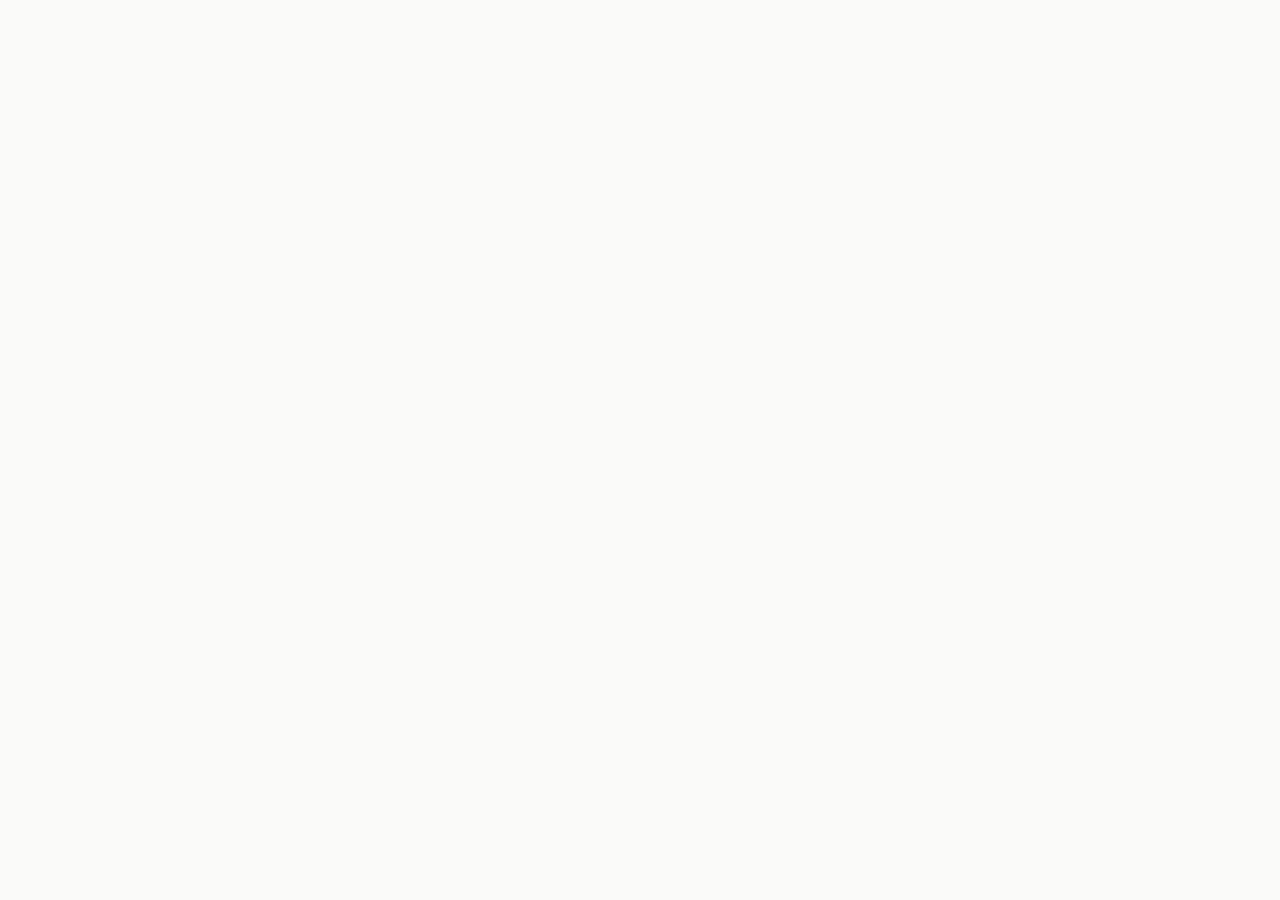
==== diseases/index.html @ 5ff7757d "Add Year 9 landing hub and three interactive topics Add a year-level hub linking to four topics. Pre" ====
<!DOCTYPE html>
<html lang="en">
<head>
<meta charset="UTF-8">
<meta name="viewport" content="width=device-width, initial-scale=1.0">
<title>Year 9 Diseases — Interactive Learning</title>
<link rel="preconnect" href="https://fonts.googleapis.com">
<link rel="preconnect" href="https://fonts.gstatic.com" crossorigin>
<link href="https://fonts.googleapis.com/css2?family=Inter:wght@400;500;600;700&family=JetBrains+Mono:wght@400;500&display=swap" rel="stylesheet">
<link rel="stylesheet" href="styles.css">
</head>
<body>
  <div id="root"></div>

  <script src="https://unpkg.com/react@18.3.1/umd/react.development.js" integrity="sha384-hD6/rw4ppMLGNu3tX5cjIb+uRZ7UkRJ6BPkLpg4hAu/6onKUg4lLsHAs9EBPT82L" crossorigin="anonymous"></script>
  <script src="https://unpkg.com/react-dom@18.3.1/umd/react-dom.development.js" integrity="sha384-u6aeetuaXnQ38mYT8rp6sbXaQe3NL9t+IBXmnYxwkUI2Hw4bsp2Wvmx4yRQF1uAm" crossorigin="anonymous"></script>
  <script src="https://unpkg.com/@babel/standalone@7.29.0/babel.min.js" integrity="sha384-m08KidiNqLdpJqLq95G/LEi8Qvjl/xUYll3QILypMoQ65QorJ9Lvtp2RXYGBFj1y" crossorigin="anonymous"></script>

  <script type="text/babel" src="src/shared.jsx"></script>
  <script type="text/babel" src="src/glossary.jsx"></script>
  <script type="text/babel" src="src/interactives/feedback-loop.jsx"></script>
  <script type="text/babel" src="src/interactives/reaction-timer.jsx"></script>
  <script type="text/babel" src="src/interactives/pathogen-sorter.jsx"></script>
  <script type="text/babel" src="src/interactives/epidemic-curves.jsx"></script>
  <script type="text/babel" src="src/interactives/spread-sim.jsx"></script>
  <script type="text/babel" src="src/interactives/chain-infection.jsx"></script>
  <script type="text/babel" src="src/interactives/three-lines.jsx"></script>
  <script type="text/babel" src="src/interactives/vaccine-response.jsx"></script>
  <script type="text/babel" src="src/interactives/herd-immunity.jsx"></script>
  <script type="text/babel" src="src/interactives/bush-medicine-map.jsx"></script>
  <script type="text/babel" src="src/interactives/innovations-explorer.jsx"></script>

  <script type="text/babel" src="src/home.jsx"></script>
  <script type="text/babel" src="src/topic-2-1.jsx"></script>
  <script type="text/babel" src="src/topic-2-2.jsx"></script>
  <script type="text/babel" src="src/topic-2-3.jsx"></script>
  <script type="text/babel" src="src/topic-2-4.jsx"></script>

  <script type="text/babel" src="src/app.jsx"></script>
</body>
</html>
---- diseases/styles.css ----
/* Year 9 Diseases — shared styles */
:root {
  --bg: #fafaf9;
  --bg-elev: #ffffff;
  --bg-sunken: #f4f3ef;
  --ink: #1c1917;
  --ink-soft: #44403c;
  --ink-muted: #78716c;
  --ink-faint: #a8a29e;
  --border: #e7e5e0;
  --border-strong: #d6d3cc;

  /* Sub-topic accents */
  --emerald: #059669;
  --emerald-soft: #ecfdf5;
  --emerald-ink: #064e3b;
  --orange: #ea580c;
  --orange-soft: #fff7ed;
  --orange-ink: #7c2d12;
  --blue: #0369a1;
  --blue-soft: #f0f9ff;
  --blue-ink: #0c4a6e;
  --violet: #7c3aed;
  --violet-soft: #f5f3ff;
  --violet-ink: #4c1d95;

  --accent: var(--emerald);
  --accent-soft: var(--emerald-soft);
  --accent-ink: var(--emerald-ink);

  --radius-sm: 8px;
  --radius: 14px;
  --radius-lg: 20px;
  --radius-xl: 28px;

  --shadow-sm: 0 1px 2px rgba(28, 25, 23, 0.04), 0 1px 1px rgba(28, 25, 23, 0.02);
  --shadow: 0 4px 14px rgba(28, 25, 23, 0.06), 0 1px 3px rgba(28, 25, 23, 0.04);
  --shadow-lg: 0 16px 40px rgba(28, 25, 23, 0.08), 0 4px 10px rgba(28, 25, 23, 0.04);

  --font-ui: "Inter", system-ui, -apple-system, "Segoe UI", sans-serif;
  --font-mono: "JetBrains Mono", ui-monospace, "SF Mono", Menlo, monospace;

  --size: 16px;
}

[data-size="sm"] { --size: 15px; }
[data-size="md"] { --size: 16px; }
[data-size="lg"] { --size: 18px; }

.app.accent-emerald { --accent: var(--emerald); --accent-soft: var(--emerald-soft); --accent-ink: var(--emerald-ink); }
.app.accent-orange  { --accent: var(--orange);  --accent-soft: var(--orange-soft);  --accent-ink: var(--orange-ink); }
.app.accent-blue    { --accent: var(--blue);    --accent-soft: var(--blue-soft);    --accent-ink: var(--blue-ink); }
.app.accent-violet  { --accent: var(--violet);  --accent-soft: var(--violet-soft);  --accent-ink: var(--violet-ink); }

[data-theme="dark"] {
  --bg: #0f0e0c;
  --bg-elev: #1c1a17;
  --bg-sunken: #151310;
  --ink: #f5f4f1;
  --ink-soft: #d6d3cc;
  --ink-muted: #a8a29e;
  --ink-faint: #78716c;
  --border: #2a2623;
  --border-strong: #3a3530;
  --emerald-soft: #052e24;
  --orange-soft: #2c1509;
  --blue-soft: #08212f;
  --violet-soft: #1e1342;
  --shadow-sm: 0 1px 2px rgba(0,0,0,0.3);
  --shadow: 0 4px 14px rgba(0,0,0,0.4);
  --shadow-lg: 0 16px 40px rgba(0,0,0,0.5);
}

* { box-sizing: border-box; }

html, body { height: 100%; }
html { font-size: var(--size); }
body {
  margin: 0;
  font-family: var(--font-ui);
  color: var(--ink);
  background: var(--bg);
  line-height: 1.6;
  -webkit-font-smoothing: antialiased;
  text-rendering: optimizeLegibility;
  overflow: hidden;
}

#root { height: 100%; }

h1, h2, h3, h4 {
  color: var(--ink);
  letter-spacing: -0.015em;
  line-height: 1.25;
  margin: 0 0 0.5em;
  text-wrap: balance;
}
h1 { font-size: 2.5rem; font-weight: 700; letter-spacing: -0.03em; }
h2 { font-size: 1.6rem; font-weight: 650; }
h3 { font-size: 1.2rem; font-weight: 600; }
h4 { font-size: 1rem; font-weight: 600; }
p { margin: 0 0 1em; text-wrap: pretty; }
p:last-child { margin-bottom: 0; }
ul, ol { padding-left: 1.4em; margin: 0 0 1em; }
li { margin-bottom: 0.35em; color: var(--ink-soft); }
li::marker { color: var(--ink-faint); }
em { color: var(--ink-soft); }
a { color: var(--accent); text-decoration: none; }
a:hover { text-decoration: underline; }

/* ——— Top-level layout ——— */
.app {
  display: grid;
  grid-template-rows: auto 1fr;
  height: 100%;
}

.topbar {
  position: relative;
  display: grid;
  grid-template-columns: auto 1fr auto;
  align-items: center;
  gap: 24px;
  padding: 14px 28px;
  background: color-mix(in srgb, var(--bg) 92%, transparent);
  backdrop-filter: blur(14px);
  -webkit-backdrop-filter: blur(14px);
  border-bottom: 1px solid var(--border);
  z-index: 10;
}
.brand { display: flex; align-items: center; gap: 12px; min-width: 0; }
.brand-mark {
  width: 36px; height: 36px;
  border-radius: 10px;
  background: linear-gradient(135deg, var(--emerald), var(--orange) 50%, var(--blue));
  display: grid; place-items: center;
  color: white;
  border: none;
  cursor: pointer;
  box-shadow: var(--shadow-sm);
}
.brand-text { min-width: 0; }
.brand-title { font-size: 15px; font-weight: 650; letter-spacing: -0.01em; }
.brand-sub { font-size: 11px; color: var(--ink-muted); margin-top: -2px; }

.tabs {
  display: flex;
  gap: 6px;
  overflow-x: auto;
  scrollbar-width: none;
}
.tabs::-webkit-scrollbar { display: none; }

.tab {
  flex-shrink: 0;
  background: transparent;
  border: 1px solid var(--border);
  border-radius: var(--radius-sm);
  padding: 8px 14px;
  cursor: pointer;
  font-family: inherit;
  color: var(--ink-soft);
  display: flex;
  flex-direction: column;
  align-items: flex-start;
  gap: 1px;
  text-align: left;
  transition: all 0.15s ease;
  min-width: 0;
  position: relative;
}
.tab:hover { border-color: var(--border-strong); background: var(--bg-elev); color: var(--ink); }
.tab.active {
  color: white;
  border-color: transparent;
  box-shadow: var(--shadow);
}
.tab.accent-emerald.active { background: var(--emerald); }
.tab.accent-orange.active  { background: var(--orange); }
.tab.accent-blue.active    { background: var(--blue); }
.tab.accent-violet.active  { background: var(--violet); }
.tab-id { font-family: var(--font-mono); font-size: 10px; letter-spacing: 0.08em; font-weight: 600; opacity: 0.75; }
.tab-label { font-size: 13px; font-weight: 600; white-space: nowrap; }
.tab-progress {
  position: absolute; top: 4px; right: 6px;
  font-family: var(--font-mono);
  font-size: 9px; font-weight: 600;
  opacity: 0.6;
}

.topbar-actions { display: flex; align-items: center; gap: 8px; }

.progress-chip {
  display: flex; align-items: center; gap: 8px;
  padding: 6px 12px 6px 8px;
  border: 1px solid var(--border);
  border-radius: 100px;
  font-variant-numeric: tabular-nums;
  font-size: 12px;
  font-weight: 600;
  color: var(--ink-soft);
  background: var(--bg-elev);
}
.progress-ring { display: grid; place-items: center; }

.icon-btn {
  background: transparent;
  border: 1px solid var(--border);
  border-radius: var(--radius-sm);
  width: 36px; height: 36px;
  cursor: pointer;
  color: var(--ink-soft);
  display: inline-flex; align-items: center; justify-content: center;
  transition: all 0.15s;
}
.icon-btn:hover { background: var(--bg-elev); color: var(--ink); border-color: var(--border-strong); }
.mobile-only { display: none; }

.settings-pop {
  position: absolute;
  right: 28px;
  top: calc(100% + 8px);
  background: var(--bg-elev);
  border: 1px solid var(--border);
  border-radius: var(--radius);
  padding: 12px;
  box-shadow: var(--shadow-lg);
  min-width: 260px;
  z-index: 20;
  display: flex; flex-direction: column; gap: 10px;
}
.settings-row {
  display: flex; align-items: center; justify-content: space-between; gap: 12px;
  font-size: 13px; color: var(--ink-soft);
}
.seg { display: inline-flex; background: var(--bg-sunken); border-radius: 8px; padding: 2px; }
.seg button {
  background: transparent; border: none; padding: 5px 12px;
  border-radius: 6px; cursor: pointer; color: var(--ink-muted);
  font-family: inherit; font-weight: 500; font-size: 12px;
}
.seg button.on { background: var(--bg-elev); color: var(--ink); box-shadow: var(--shadow-sm); }
.danger-btn, .ghost-btn {
  background: var(--bg-sunken); border: 1px solid var(--border);
  border-radius: 6px; padding: 5px 12px; cursor: pointer;
  font-family: inherit; font-size: 12px; font-weight: 500; color: var(--ink-soft);
}
.danger-btn:hover { background: #fef2f2; border-color: #fca5a5; color: #991b1b; }
[data-theme="dark"] .danger-btn:hover { background: #450a0a; color: #fecaca; }
.ghost-btn:hover { background: var(--bg-elev); border-color: var(--border-strong); color: var(--ink); }

/* Mobile drawer */
.mobile-drawer {
  position: fixed; inset: 0;
  background: rgba(0,0,0,0.3);
  z-index: 30;
  display: flex; justify-content: flex-end;
}
.mobile-drawer-inner {
  width: 80%; max-width: 320px; height: 100%;
  background: var(--bg-elev);
  padding: 24px 16px;
  display: flex; flex-direction: column; gap: 8px;
  overflow-y: auto;
}
.mobile-tab {
  background: transparent;
  border: 1px solid var(--border);
  border-radius: var(--radius);
  padding: 14px 16px;
  cursor: pointer;
  font-family: inherit;
  color: var(--ink);
  display: flex; flex-direction: column; align-items: flex-start; gap: 2px;
  text-align: left;
  position: relative;
}
.mobile-tab.active { color: white; border-color: transparent; }
.mobile-tab.accent-emerald.active { background: var(--emerald); }
.mobile-tab.accent-orange.active  { background: var(--orange); }
.mobile-tab.accent-blue.active    { background: var(--blue); }
.mobile-tab.accent-violet.active  { background: var(--violet); }

/* Main scroller */
.main-scroll {
  overflow-y: auto;
  overflow-x: hidden;
  scroll-behavior: smooth;
}
.content-wrap {
  max-width: 960px;
  margin: 0 auto;
  padding: 28px 28px 96px;
}

/* Hero */
.hero {
  padding: 8px 4px 32px;
  border-bottom: 1px solid var(--border);
  margin-bottom: 36px;
}
.hero-eyebrow {
  display: inline-flex; align-items: center; gap: 6px;
  font-size: 11px; font-weight: 600;
  letter-spacing: 0.1em; text-transform: uppercase;
  color: var(--accent);
  padding: 4px 10px;
  background: var(--accent-soft);
  border-radius: 100px;
  margin-bottom: 16px;
  white-space: nowrap;
}
.hero h1 { margin: 0 0 12px; }
.hero-lede { font-size: 1.125rem; color: var(--ink-soft); max-width: 68ch; line-height: 1.55; }

/* Sub-nav within a topic */
.sub-nav {
  position: sticky;
  top: 0;
  background: color-mix(in srgb, var(--bg) 92%, transparent);
  backdrop-filter: blur(10px);
  -webkit-backdrop-filter: blur(10px);
  padding: 12px 0;
  margin-bottom: 24px;
  z-index: 5;
  display: flex; flex-wrap: wrap; gap: 6px;
  border-bottom: 1px solid var(--border);
}
.sub-nav-btn {
  background: transparent;
  border: 1px solid var(--border);
  border-radius: 100px;
  padding: 5px 12px;
  font-family: var(--font-mono);
  font-size: 11px;
  font-weight: 600;
  color: var(--ink-muted);
  cursor: pointer;
  transition: all 0.15s;
}
.sub-nav-btn:hover { background: var(--bg-elev); color: var(--ink); border-color: var(--border-strong); }
.sub-nav-btn.done { border-color: var(--accent); color: var(--accent); }
.sub-nav-btn.active {
  background: var(--accent); color: white; border-color: var(--accent);
}

/* Dot point section */
.dot-point {
  padding: 4px 0 40px;
  margin-bottom: 8px;
  scroll-margin-top: 80px;
  border-bottom: 1px solid var(--border);
}
.dot-point:last-child { border-bottom: none; }
.dp-header {
  display: flex; align-items: flex-start; gap: 14px; margin-bottom: 16px;
}
.dp-id {
  font-family: var(--font-mono);
  font-size: 12px;
  font-weight: 600;
  color: var(--accent);
  background: var(--accent-soft);
  padding: 3px 9px;
  border-radius: 6px;
  white-space: nowrap;
  margin-top: 6px;
  letter-spacing: 0.04em;
}
.dp-title {
  font-size: 1.6rem;
  font-weight: 650;
  letter-spacing: -0.02em;
  margin: 0;
  flex: 1;
  line-height: 1.25;
}
.dp-check {
  width: 30px; height: 30px;
  border-radius: 50%;
  border: 2px solid var(--border-strong);
  display: grid; place-items: center;
  cursor: pointer;
  background: var(--bg-elev);
  flex-shrink: 0;
  transition: all 0.18s;
  margin-top: 4px;
  color: white;
}
.dp-check:hover { border-color: var(--accent); }
.dp-check.done {
  background: var(--accent);
  border-color: var(--accent);
}

.dp-body { font-size: 1rem; line-height: 1.7; color: var(--ink-soft); }
.dp-body h3 {
  color: var(--ink); margin-top: 1.8em; margin-bottom: 0.6em;
  font-size: 1.1rem; font-weight: 650; letter-spacing: -0.015em;
}
.dp-body p { color: var(--ink-soft); }
.dp-body strong { color: var(--ink); font-weight: 650; }

/* Tables */
.data-table {
  width: 100%;
  border-collapse: collapse;
  margin: 20px 0;
  font-size: 14px;
  border-radius: var(--radius);
  overflow: hidden;
  border: 1px solid var(--border);
  background: var(--bg-elev);
}
.data-table th {
  background: var(--bg-sunken);
  text-align: left;
  padding: 12px 16px;
  font-weight: 650;
  color: var(--ink);
  border-bottom: 1px solid var(--border);
  font-size: 12px;
  letter-spacing: 0.02em;
}
.data-table td {
  padding: 12px 16px;
  border-bottom: 1px solid var(--border);
  color: var(--ink-soft);
  vertical-align: top;
  line-height: 1.55;
}
.data-table tr:last-child td { border-bottom: none; }

/* Callout */
.callout {
  border-left: 3px solid var(--accent);
  background: var(--accent-soft);
  color: var(--accent-ink);
  padding: 14px 18px;
  border-radius: 0 var(--radius-sm) var(--radius-sm) 0;
  margin: 20px 0;
  font-size: 14px;
  line-height: 1.55;
}
.callout strong { color: var(--accent-ink); }

/* Quiz */
.quiz-card {
  background: var(--bg-elev);
  border: 1px solid var(--border);
  border-radius: var(--radius);
  padding: 18px 20px;
  margin: 14px 0;
}
.quiz-q { font-weight: 600; color: var(--ink); margin-bottom: 12px; display: flex; gap: 10px; align-items: flex-start; line-height: 1.5; }
.quiz-q-num {
  font-family: var(--font-mono);
  font-size: 11px;
  font-weight: 600;
  color: var(--accent);
  background: var(--accent-soft);
  padding: 3px 8px;
  border-radius: 5px;
  height: fit-content;
  margin-top: 2px;
  flex-shrink: 0;
  letter-spacing: 0.04em;
}
.quiz-options { display: flex; flex-direction: column; gap: 6px; }
.quiz-opt {
  background: var(--bg);
  border: 1.5px solid var(--border);
  border-radius: var(--radius-sm);
  padding: 10px 14px;
  cursor: pointer;
  text-align: left;
  font-family: inherit;
  font-size: 14px;
  color: var(--ink-soft);
  transition: all 0.15s;
  display: flex; align-items: center; gap: 10px;
  line-height: 1.4;
}
.quiz-opt:hover:not(:disabled) { border-color: var(--border-strong); background: var(--bg-elev); color: var(--ink); }
.quiz-opt.correct { border-color: var(--emerald); background: var(--emerald-soft); color: var(--emerald-ink); font-weight: 600; }
.quiz-opt.wrong { border-color: #dc2626; background: #fef2f2; color: #7f1d1d; }
[data-theme="dark"] .quiz-opt.wrong { background: #450a0a; color: #fecaca; }
.quiz-opt:disabled { cursor: default; }
.quiz-feedback {
  margin-top: 12px;
  padding: 10px 14px;
  border-radius: var(--radius-sm);
  font-size: 13px;
  background: var(--bg-sunken);
  color: var(--ink-soft);
  border: 1px solid var(--border);
  line-height: 1.55;
}

/* Written response */
.response-box {
  background: var(--bg);
  border: 1.5px solid var(--border);
  border-radius: var(--radius-sm);
  padding: 10px 12px;
  font-family: inherit;
  font-size: 14px;
  color: var(--ink);
  width: 100%;
  min-height: 72px;
  resize: vertical;
  line-height: 1.5;
}
.response-box:focus {
  outline: none;
  border-color: var(--accent);
  box-shadow: 0 0 0 3px var(--accent-soft);
}
.reveal-btn {
  margin-top: 8px;
  background: transparent;
  border: 1px solid var(--border-strong);
  border-radius: var(--radius-sm);
  padding: 5px 12px;
  font-family: inherit;
  font-size: 12px;
  color: var(--ink-soft);
  cursor: pointer;
  font-weight: 500;
}
.reveal-btn:hover { background: var(--bg-sunken); color: var(--ink); }
.model-answer {
  margin-top: 10px;
  padding: 12px 14px;
  background: var(--accent-soft);
  color: var(--accent-ink);
  border-radius: var(--radius-sm);
  font-size: 13px;
  line-height: 1.55;
}
.model-answer strong { color: var(--accent-ink); }

/* Interactive container */
.interactive {
  background: var(--bg-elev);
  border: 1px solid var(--border);
  border-radius: var(--radius);
  padding: 22px 24px;
  margin: 28px 0;
  position: relative;
  box-shadow: var(--shadow-sm);
}
.interactive-label {
  display: inline-flex; align-items: center; gap: 6px;
  font-size: 10px; font-weight: 700;
  letter-spacing: 0.12em; text-transform: uppercase;
  color: var(--accent);
  margin-bottom: 6px;
}
.interactive-label::before {
  content: ""; width: 6px; height: 6px; border-radius: 50%; background: var(--accent);
  animation: pulse 2s ease-in-out infinite;
}
@keyframes pulse {
  0%, 100% { opacity: 0.5; transform: scale(1); }
  50% { opacity: 1; transform: scale(1.2); }
}
.interactive-title {
  font-size: 1.1rem; font-weight: 650; margin-bottom: 4px; color: var(--ink);
  letter-spacing: -0.01em;
}
.interactive-sub {
  font-size: 13px; color: var(--ink-muted); margin-bottom: 16px; line-height: 1.5;
}

/* Buttons */
.btn {
  background: var(--ink);
  color: var(--bg);
  border: none;
  border-radius: var(--radius-sm);
  padding: 9px 16px;
  font-family: inherit;
  font-size: 13px;
  font-weight: 500;
  cursor: pointer;
  transition: all 0.15s;
  display: inline-flex; align-items: center; gap: 8px;
}
.btn:hover { opacity: 0.92; }
.btn.accent { background: var(--accent); color: white; }
.btn.ghost { background: transparent; color: var(--ink); border: 1px solid var(--border-strong); }
.btn.ghost:hover { background: var(--bg-sunken); }
.btn:disabled { opacity: 0.5; cursor: not-allowed; }

/* Glossary term */
.gloss {
  border-bottom: 1.5px dotted var(--accent);
  cursor: help;
  color: var(--ink);
  font-weight: 500;
}
.gloss:focus { outline: none; }
.gloss-tooltip {
  position: fixed;
  background: var(--ink);
  color: var(--bg);
  padding: 10px 14px;
  border-radius: var(--radius-sm);
  font-size: 12.5px;
  line-height: 1.5;
  max-width: 280px;
  z-index: 100;
  pointer-events: none;
  box-shadow: var(--shadow-lg);
}
.gloss-tooltip strong { color: var(--bg); display: block; margin-bottom: 3px; font-size: 13px; }

/* Glossary modal */
.modal-scrim {
  position: fixed; inset: 0;
  background: rgba(0,0,0,0.4);
  display: flex; align-items: center; justify-content: center;
  z-index: 50;
  padding: 24px;
  animation: scrimIn 0.2s ease;
}
@keyframes scrimIn { from { opacity: 0; } to { opacity: 1; } }
.modal {
  background: var(--bg-elev);
  border: 1px solid var(--border);
  border-radius: var(--radius-lg);
  width: 100%;
  max-width: 640px;
  max-height: 80vh;
  display: flex; flex-direction: column;
  box-shadow: var(--shadow-lg);
  overflow: hidden;
}
.modal-header {
  display: flex; align-items: center; justify-content: space-between;
  padding: 20px 24px 12px;
}
.modal-header h2 { margin: 0; font-size: 1.4rem; }
.gloss-search {
  margin: 0 24px 12px;
  background: var(--bg);
  border: 1.5px solid var(--border);
  border-radius: var(--radius-sm);
  padding: 10px 14px;
  font-family: inherit;
  font-size: 14px;
  color: var(--ink);
}
.gloss-search:focus { outline: none; border-color: var(--accent); box-shadow: 0 0 0 3px var(--accent-soft); }
.gloss-list {
  overflow-y: auto;
  padding: 0 24px 24px;
  display: flex; flex-direction: column; gap: 14px;
}
.gloss-entry dt {
  font-weight: 650; color: var(--ink); text-transform: capitalize; margin-bottom: 2px;
  font-size: 14px;
}
.gloss-entry dd {
  margin: 0; color: var(--ink-soft); font-size: 13.5px; line-height: 1.55;
}

/* Topic navigation (prev/next between topics) */
.topic-nav {
  display: grid; grid-template-columns: 1fr 1fr; gap: 16px;
  margin-top: 48px;
}
.topic-nav-btn {
  background: var(--bg-elev);
  border: 1px solid var(--border);
  border-radius: var(--radius);
  padding: 20px 24px;
  cursor: pointer;
  font-family: inherit;
  display: flex; flex-direction: column; gap: 3px;
  transition: all 0.15s;
  color: var(--ink);
}
.topic-nav-btn:hover { border-color: var(--border-strong); transform: translateY(-2px); box-shadow: var(--shadow); }
.topic-nav-btn.next { text-align: right; align-items: flex-end; }
.topic-nav-btn.prev { text-align: left; align-items: flex-start; }
.topic-nav-dir { font-size: 11px; font-weight: 600; color: var(--ink-muted); letter-spacing: 0.06em; text-transform: uppercase; }
.topic-nav-id { font-family: var(--font-mono); font-size: 12px; color: var(--accent); font-weight: 600; margin-top: 4px; }
.topic-nav-label { font-size: 16px; font-weight: 650; letter-spacing: -0.01em; }

.site-footer {
  margin-top: 64px;
  padding-top: 24px;
  border-top: 1px solid var(--border);
  color: var(--ink-muted);
  font-size: 12px;
  line-height: 1.6;
  display: flex; flex-direction: column; gap: 4px;
}

/* utility */
.row { display: flex; gap: 12px; flex-wrap: wrap; }
.grid { display: grid; gap: 16px; }
.grid-2 { grid-template-columns: repeat(auto-fit, minmax(260px, 1fr)); }
.grid-3 { grid-template-columns: repeat(auto-fit, minmax(200px, 1fr)); }
.muted { color: var(--ink-muted); }
.small { font-size: 13px; }

/* Figure */
.figure {
  margin: 28px auto;
  padding: 0;
  text-align: center;
  max-width: 680px;
}
.figure img {
  display: block;
  width: 100%;
  height: auto;
  border-radius: var(--radius);
  border: 1px solid var(--border);
  background: var(--paper);
  box-shadow: 0 1px 2px rgba(0,0,0,0.04), 0 4px 16px rgba(0,0,0,0.06);
}
.figure-caption {
  font-size: 12.5px;
  color: var(--ink-muted);
  margin-top: 10px;
  font-style: italic;
  text-align: left;
  max-width: 100%;
  line-height: 1.5;
}
.figure-caption strong {
  font-style: normal;
  font-family: var(--font-mono);
  font-size: 11px;
  letter-spacing: 0.04em;
  text-transform: uppercase;
  color: var(--ink);
  font-weight: 600;
  margin-right: 4px;
}
.figure-row {
  display: grid;
  gap: 20px;
  grid-template-columns: repeat(auto-fit, minmax(260px, 1fr));
  margin: 28px 0;
}
.figure-row .figure { margin: 0; max-width: 100%; }

/* Focus ring */
:focus-visible {
  outline: 2px solid var(--accent);
  outline-offset: 2px;
  border-radius: 4px;
}

/* Print */
@media print {
  body { overflow: auto !important; }
  .topbar, .sub-nav, .topic-nav, .site-footer, .mobile-drawer, .settings-pop, .modal-scrim { display: none !important; }
  .main-scroll { overflow: visible !important; }
  .dot-point, .interactive { break-inside: avoid; page-break-inside: avoid; }
  .content-wrap { max-width: 100%; padding: 0; }
}

/* Mobile */
@media (max-width: 900px) {
  .tabs { display: none; }
  .mobile-only { display: inline-flex; }
  .topbar { grid-template-columns: 1fr auto; padding: 12px 16px; gap: 12px; }
  .brand-sub { display: none; }
  .progress-chip .progress-text { display: none; }
  .progress-chip { padding: 6px; }
  .settings-pop { right: 16px; }
}
@media (max-width: 600px) {
  .content-wrap { padding: 16px 16px 64px; }
  h1 { font-size: 1.8rem; }
  .dp-title { font-size: 1.25rem; }
  .hero { padding: 0 0 24px; margin-bottom: 24px; }
  .hero-lede { font-size: 1rem; }
  .dot-point { padding: 4px 0 28px; }
  .interactive { padding: 18px 16px; margin: 20px 0; }
  .topic-nav { grid-template-columns: 1fr; }
}

/* ——— Landing page ——— */
.home-hero {
  display: grid;
  grid-template-columns: 1fr minmax(260px, 380px);
  gap: 56px;
  align-items: center;
  padding: 32px 0 64px;
  border-bottom: 1px solid var(--border);
  margin-bottom: 64px;
}
.home-hero-text { min-width: 0; }
.home-eyebrow {
  display: flex; align-items: center; gap: 14px; margin-bottom: 22px; flex-wrap: wrap;
}
.home-eyebrow-pill {
  display: inline-flex; align-items: center;
  padding: 5px 11px;
  background: var(--emerald-soft); color: var(--emerald-ink);
  border-radius: 999px;
  font-size: 11.5px; font-weight: 600; font-family: var(--font-mono);
  letter-spacing: 0.04em; text-transform: uppercase;
}
.home-eyebrow-meta {
  font-size: 12px; color: var(--ink-muted); font-family: var(--font-mono); letter-spacing: 0.03em;
}
.home-title {
  font-size: clamp(3rem, 7vw, 5.5rem);
  line-height: 0.98; font-weight: 700; letter-spacing: -0.03em;
  margin: 0 0 24px; color: var(--ink);
}
.home-title-kicker {
  display: block;
  font-size: 14px; font-weight: 500;
  letter-spacing: 0.1em; text-transform: uppercase;
  color: var(--ink-muted); font-family: var(--font-mono);
  margin-bottom: 14px;
}
.home-title-dot { color: var(--emerald); }
.home-lede {
  font-size: 1.18rem; line-height: 1.55;
  color: var(--ink-soft); max-width: 54ch;
  margin: 0 0 36px; text-wrap: pretty;
}
.home-cta-row {
  display: flex; align-items: stretch; gap: 20px; flex-wrap: wrap;
}
.home-cta {
  border: none; cursor: pointer; font-family: inherit; text-align: left;
  display: flex; flex-direction: column; gap: 10px;
  padding: 18px 22px; border-radius: var(--radius);
  transition: transform 0.12s ease, box-shadow 0.18s ease;
  min-width: 280px;
}
.home-cta:hover { transform: translateY(-1px); box-shadow: var(--shadow); }
.home-cta.primary { background: var(--ink); color: var(--bg); box-shadow: var(--shadow-sm); }
.home-cta.primary.accent-emerald { background: var(--emerald); color: white; }
.home-cta.primary.accent-orange  { background: var(--orange);  color: white; }
.home-cta.primary.accent-blue    { background: var(--blue);    color: white; }
.home-cta.primary.accent-violet  { background: var(--violet);  color: white; }
.home-cta-top {
  display: flex; align-items: center; justify-content: space-between; gap: 16px;
}
.home-cta-label { font-size: 14px; font-weight: 600; letter-spacing: 0.01em; }
.home-cta-bottom {
  display: flex; align-items: baseline; gap: 10px;
  padding-top: 8px; border-top: 1px solid rgba(255,255,255,0.18);
}
.home-cta-id { font-family: var(--font-mono); font-size: 11px; opacity: 0.75; letter-spacing: 0.05em; }
.home-cta-topicname { font-size: 16px; font-weight: 600; letter-spacing: -0.01em; flex: 1; }
.home-cta-progress { font-family: var(--font-mono); font-size: 11px; opacity: 0.75; letter-spacing: 0.04em; }
.home-summary {
  display: flex; align-items: center; gap: 14px;
  padding: 14px 20px 14px 14px;
  background: var(--bg-elev); border: 1px solid var(--border); border-radius: var(--radius);
}
.home-summary-ring { position: relative; width: 56px; height: 56px; display: flex; align-items: center; justify-content: center; }
.home-summary-pct {
  position: absolute; inset: 0;
  display: flex; align-items: center; justify-content: center;
  font-family: var(--font-mono); font-size: 12px; font-weight: 600; color: var(--ink);
}
.home-summary-count { font-size: 15px; font-weight: 600; color: var(--ink); line-height: 1.2; }
.home-summary-sub { font-size: 12.5px; color: var(--ink-muted); margin-top: 2px; }
.home-hero-art {
  position: relative;
  padding: 22px 22px 14px;
  background: linear-gradient(135deg, #e6f2f7 0%, #f4ecdb 100%);
  border-radius: var(--radius-lg);
  border: 1px solid var(--border);
  box-shadow: var(--shadow);
  transform: rotate(1.5deg);
  transition: transform 0.25s ease;
}
.home-hero-art:hover { transform: rotate(0deg); }
.home-hero-art img {
  display: block; width: 100%; height: auto;
  border-radius: var(--radius-sm);
  box-shadow: 0 18px 40px rgba(28,25,23,0.18), 0 4px 12px rgba(28,25,23,0.08);
}
.home-hero-art-tag {
  margin-top: 12px; text-align: center;
  font-family: var(--font-mono); font-size: 10.5px; letter-spacing: 0.08em;
  text-transform: uppercase; color: var(--ink-muted);
}
[data-theme="dark"] .home-hero-art {
  background: linear-gradient(135deg, #1f2a33 0%, #2a2520 100%);
}

.home-section { margin-bottom: 72px; }
.home-section-head { margin-bottom: 28px; }
.home-section-head h2 {
  font-size: clamp(1.6rem, 3vw, 2.1rem);
  letter-spacing: -0.02em; margin: 0 0 8px; color: var(--ink);
}
.home-section-sub { font-size: 1rem; color: var(--ink-muted); margin: 0; max-width: 60ch; }

.home-topic-grid {
  display: grid;
  grid-template-columns: repeat(auto-fit, minmax(260px, 1fr));
  gap: 18px;
}
.home-topic-card {
  position: relative;
  display: flex; flex-direction: column; align-items: stretch; text-align: left;
  padding: 22px; border-radius: var(--radius);
  background: var(--bg-elev); border: 1px solid var(--border); cursor: pointer;
  font-family: inherit;
  transition: transform 0.16s ease, box-shadow 0.2s ease, border-color 0.2s ease;
  overflow: hidden;
}
.home-topic-card::before {
  content: ""; position: absolute; top: 0; left: 0; right: 0; height: 4px; background: var(--accent);
}
.home-topic-card.accent-emerald { --accent: var(--emerald); --accent-soft: var(--emerald-soft); }
.home-topic-card.accent-orange  { --accent: var(--orange);  --accent-soft: var(--orange-soft); }
.home-topic-card.accent-blue    { --accent: var(--blue);    --accent-soft: var(--blue-soft); }
.home-topic-card.accent-violet  { --accent: var(--violet);  --accent-soft: var(--violet-soft); }
.home-topic-card:hover { transform: translateY(-2px); box-shadow: var(--shadow); border-color: var(--accent); }
.home-topic-head { display: flex; align-items: center; gap: 12px; margin-bottom: 14px; }
.home-topic-num {
  font-family: var(--font-mono); font-size: 12px; font-weight: 600;
  color: var(--accent); background: var(--accent-soft);
  padding: 4px 8px; border-radius: 6px; letter-spacing: 0.03em;
}
.home-topic-bar { flex: 1; height: 4px; background: var(--bg-sunken); border-radius: 999px; overflow: hidden; }
.home-topic-bar-fill { display: block; height: 100%; background: var(--accent); border-radius: 999px; transition: width 0.3s ease; }
.home-topic-count { font-family: var(--font-mono); font-size: 11px; color: var(--ink-muted); letter-spacing: 0.03em; }
.home-topic-title {
  font-size: 1.25rem; font-weight: 600; letter-spacing: -0.015em;
  margin: 0 0 8px; color: var(--ink); text-wrap: balance;
}
.home-topic-desc {
  font-size: 0.92rem; line-height: 1.5;
  color: var(--ink-soft); margin: 0 0 16px; text-wrap: pretty;
}
.home-topic-tags { display: flex; flex-wrap: wrap; gap: 6px; margin-bottom: 18px; }
.home-topic-tag {
  font-size: 11px; padding: 3px 8px; border-radius: 6px;
  background: var(--bg-sunken); color: var(--ink-soft);
  font-family: var(--font-mono); letter-spacing: 0.02em;
}
.home-topic-foot {
  margin-top: auto;
  display: flex; align-items: center; justify-content: space-between;
  padding-top: 14px; border-top: 1px solid var(--border);
  font-size: 13px; font-weight: 500; color: var(--accent);
}
.home-topic-foot svg { transition: transform 0.2s ease; }
.home-topic-card:hover .home-topic-foot svg { transform: translateX(3px); }

.home-feature-grid {
  display: grid;
  grid-template-columns: repeat(auto-fit, minmax(230px, 1fr));
  gap: 20px;
}
.home-feature {
  padding: 22px;
  background: var(--bg-elev); border: 1px solid var(--border); border-radius: var(--radius);
}
.home-feature-icon {
  width: 44px; height: 44px; border-radius: 10px;
  display: flex; align-items: center; justify-content: center; margin-bottom: 14px;
}
.home-feature h4 { font-size: 1rem; margin: 0 0 6px; color: var(--ink); font-weight: 600; letter-spacing: -0.01em; }
.home-feature p { font-size: 0.9rem; line-height: 1.5; color: var(--ink-muted); margin: 0; }

.home-howto {
  display: grid;
  grid-template-columns: minmax(240px, 1fr) 1.8fr;
  gap: 48px;
  padding: 40px;
  background: var(--bg-elev); border: 1px solid var(--border); border-radius: var(--radius-lg);
}
.home-howto-head h2 {
  font-size: clamp(1.5rem, 2.6vw, 2rem);
  margin: 0; letter-spacing: -0.02em; line-height: 1.1; text-wrap: balance;
}
.home-howto-badge {
  display: inline-block;
  padding: 5px 11px; background: var(--bg-sunken); border-radius: 999px;
  font-family: var(--font-mono); font-size: 11px; font-weight: 600;
  letter-spacing: 0.04em; text-transform: uppercase; color: var(--ink-muted);
  margin-bottom: 14px;
}
.home-howto-steps { list-style: none; padding: 0; margin: 0; display: flex; flex-direction: column; gap: 22px; }
.home-howto-steps li { display: flex; gap: 18px; align-items: flex-start; }
.home-howto-num {
  flex-shrink: 0;
  width: 34px; height: 34px; border-radius: 50%;
  background: var(--emerald-soft); color: var(--emerald-ink);
  display: flex; align-items: center; justify-content: center;
  font-family: var(--font-mono); font-size: 14px; font-weight: 600;
}
.home-howto-steps h4 { margin: 2px 0 4px; font-size: 1rem; color: var(--ink); font-weight: 600; }
.home-howto-steps p { margin: 0; font-size: 0.92rem; line-height: 1.55; color: var(--ink-muted); }

.home-jumpstart {
  display: flex; align-items: center; justify-content: space-between; gap: 24px; flex-wrap: wrap;
  padding: 28px 36px;
  background: var(--ink); color: var(--bg);
  border-radius: var(--radius-lg);
  margin-bottom: 32px;
}
.home-jumpstart h3 { font-size: 1.4rem; margin: 0 0 4px; letter-spacing: -0.015em; }
.home-jumpstart p { margin: 0; opacity: 0.7; font-size: 0.95rem; }

.tab.tab-home { display: inline-flex; align-items: center; gap: 7px; padding: 8px 14px; }
.tab.tab-home svg { color: var(--ink-muted); }
.tab.tab-home.active svg { color: var(--ink); }

@media (max-width: 900px) {
  .home-hero { grid-template-columns: 1fr; gap: 40px; padding: 24px 0 48px; margin-bottom: 48px; }
  .home-hero-art { max-width: 320px; margin: 0 auto; transform: rotate(0deg); }
  .home-howto { grid-template-columns: 1fr; gap: 28px; padding: 28px; }
  .home-section { margin-bottom: 52px; }
}
@media (max-width: 600px) {
  .home-title { font-size: clamp(2.5rem, 9vw, 3.6rem); }
  .home-lede { font-size: 1rem; }
  .home-cta { min-width: 100%; }
  .home-jumpstart { padding: 22px; }
}
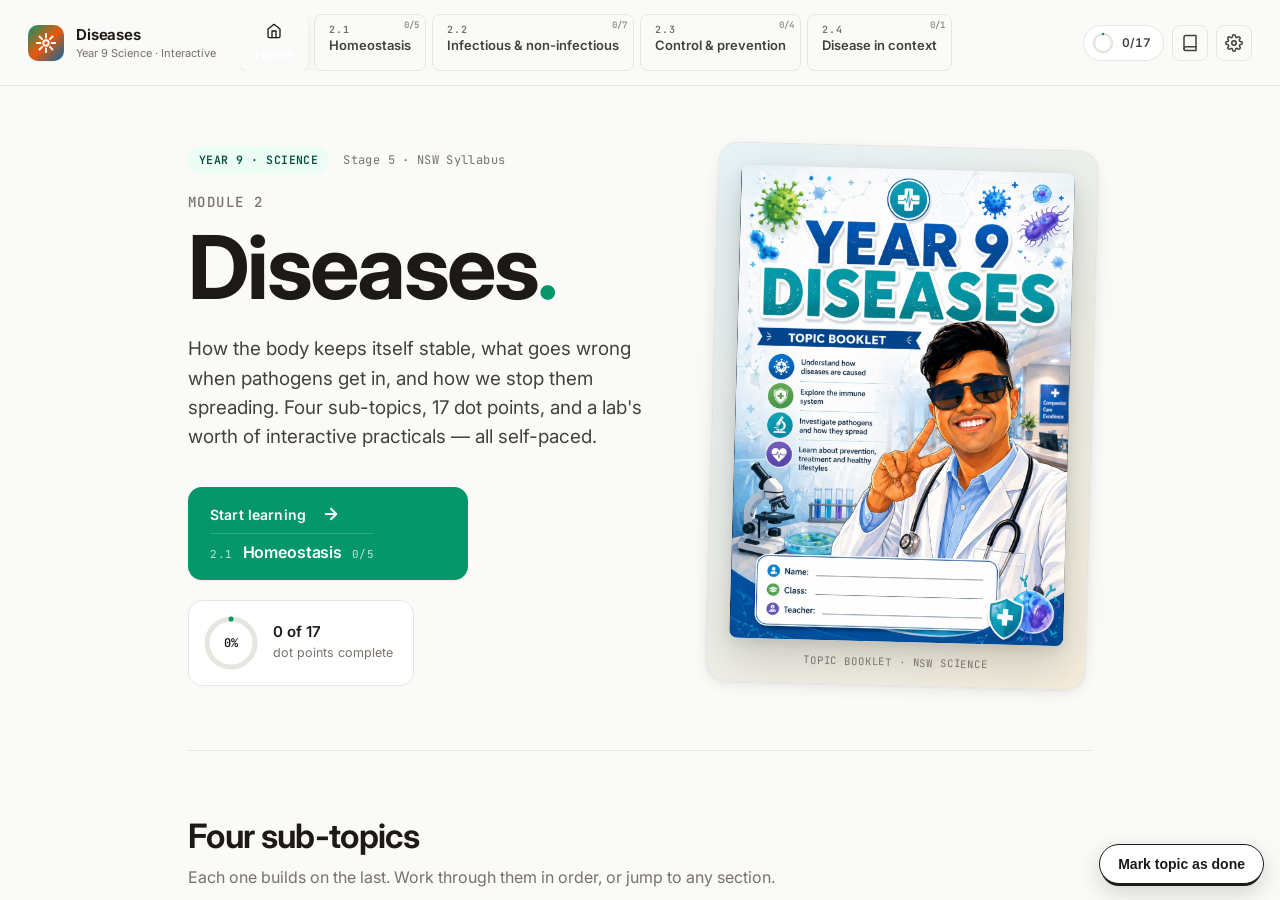
==== commit 08082382: "Harden reliability, accessibility, and progress tracking - Loading state + <noscript> + a "couldn't " ====
--- a/diseases/index.html
+++ b/diseases/index.html
@@ -6,15 +6,21 @@
 <title>Year 9 Diseases — Interactive Learning</title>
 <link rel="preconnect" href="https://fonts.googleapis.com">
 <link rel="preconnect" href="https://fonts.gstatic.com" crossorigin>
-<link href="https://fonts.googleapis.com/css2?family=Inter:wght@400;500;600;700&family=JetBrains+Mono:wght@400;500&display=swap" rel="stylesheet">
+<link href="https://fonts.googleapis.com/css2?family=Fraunces:ital,opsz,wght@0,9..144,400;0,9..144,600;0,9..144,700;0,9..144,900;1,9..144,400;1,9..144,700&family=Inter:wght@400;500;600;700&family=Caveat:wght@400;500;600;700&family=JetBrains+Mono:wght@400;500;600;700&family=Atkinson+Hyperlegible:wght@400;700&display=swap" rel="stylesheet">
 <link rel="stylesheet" href="styles.css">
 </head>
 <body>
-  <div id="root"></div>
+  <div id="root">
+  <div id="__loading" style="position:fixed;inset:0;z-index:9000;display:flex;align-items:center;justify-content:center;flex-direction:column;gap:14px;background:#f7f1e3;color:#6b6a64;font-family:-apple-system,BlinkMacSystemFont,'Segoe UI',sans-serif;">
+    <div class="__spin" style="width:34px;height:34px;border:3px solid #e3d9bf;border-top-color:#0f766e;border-radius:50%;animation:jsspin .8s linear infinite;"></div>
+    <div style="font-size:15px;">Getting your science ready…</div>
+    <style>@keyframes jsspin{to{transform:rotate(360deg)}}@media (prefers-reduced-motion:reduce){.__spin{animation:none!important}}</style>
+  </div>
+  </div>
 
-  <script src="https://unpkg.com/react@18.3.1/umd/react.development.js" integrity="sha384-hD6/rw4ppMLGNu3tX5cjIb+uRZ7UkRJ6BPkLpg4hAu/6onKUg4lLsHAs9EBPT82L" crossorigin="anonymous"></script>
-  <script src="https://unpkg.com/react-dom@18.3.1/umd/react-dom.development.js" integrity="sha384-u6aeetuaXnQ38mYT8rp6sbXaQe3NL9t+IBXmnYxwkUI2Hw4bsp2Wvmx4yRQF1uAm" crossorigin="anonymous"></script>
-  <script src="https://unpkg.com/@babel/standalone@7.29.0/babel.min.js" integrity="sha384-m08KidiNqLdpJqLq95G/LEi8Qvjl/xUYll3QILypMoQ65QorJ9Lvtp2RXYGBFj1y" crossorigin="anonymous"></script>
+  <script src="../shared/vendor/react.production.min.js"></script>
+  <script src="../shared/vendor/react-dom.production.min.js"></script>
+  <script src="../shared/vendor/babel.min.js"></script>
 
   <script type="text/babel" src="src/shared.jsx"></script>
   <script type="text/babel" src="src/glossary.jsx"></script>
@@ -37,5 +43,30 @@
   <script type="text/babel" src="src/topic-2-4.jsx"></script>
 
   <script type="text/babel" src="src/app.jsx"></script>
+  <noscript>
+    <div style="position:fixed;inset:0;z-index:99998;display:flex;align-items:center;justify-content:center;text-align:center;padding:24px;background:#f7f1e3;color:#1b1a17;font-family:-apple-system,BlinkMacSystemFont,'Segoe UI',sans-serif;">
+      This page needs JavaScript turned on to work. Please enable JavaScript in your browser settings and reload.
+    </div>
+  </noscript>
+  <div id="__loadfail" style="display:none;position:fixed;inset:0;z-index:99999;align-items:center;justify-content:center;flex-direction:column;gap:10px;text-align:center;padding:24px;background:#f7f1e3;color:#1b1a17;font-family:-apple-system,BlinkMacSystemFont,'Segoe UI',sans-serif;">
+    <div style="font-size:34px;">🔌</div>
+    <div style="font-size:18px;font-weight:700;">This page didn't finish loading</div>
+    <div style="max-width:430px;font-size:14px;color:#6b6a64;">Check your internet connection and refresh. If you're on the school network and it still won't load, let your teacher know.</div>
+    <button onclick="location.reload()" style="margin-top:6px;padding:10px 18px;border-radius:999px;border:1.5px solid #1b1a17;background:#0f766e;color:#fff;font-weight:600;font-size:14px;cursor:pointer;">Refresh</button>
+  </div>
+  <script>
+    /* If nothing has rendered into the app root after 12s (e.g. a script was
+       blocked or failed to download), show a friendly failure message instead
+       of a blank white screen. */
+    (function(){
+      setTimeout(function(){
+        if(document.getElementById('__loading') && !window.__mounted){
+          var f=document.getElementById('__loadfail'); if(f) f.style.display='flex';
+        }
+      },12000);
+    })();
+  </script>
+  <script>window.__MARKDONE_KEY="y9.diseases";</script>
+  <script src="../shared/markdone.js"></script>
 </body>
 </html>
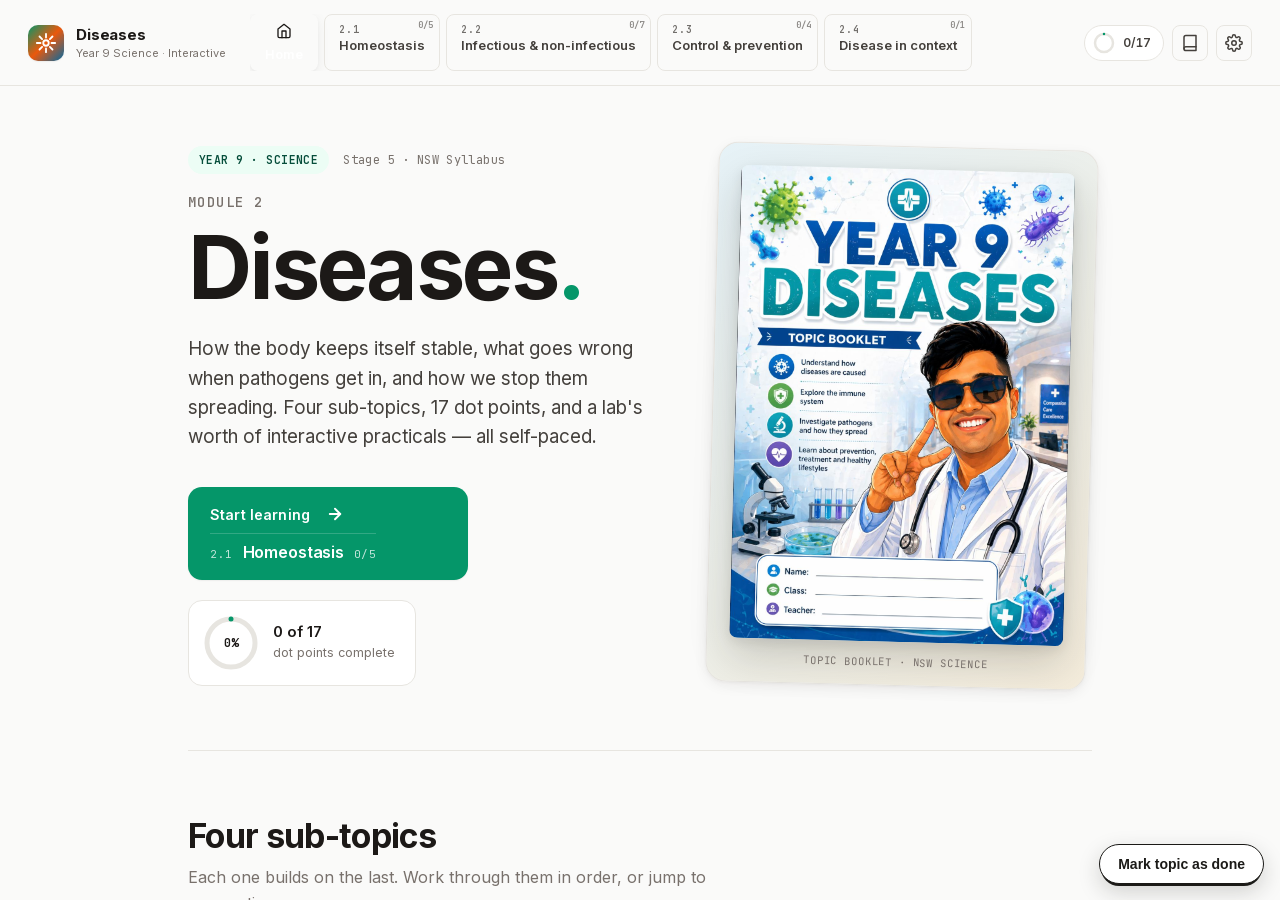
==== commit 8339b125: "Audit leftovers: herd-immunity sim, keyboard sorter, self-hosted fonts, phone-friendly done button C" ====
--- a/diseases/index.html
+++ b/diseases/index.html
@@ -4,9 +4,7 @@
 <meta charset="UTF-8">
 <meta name="viewport" content="width=device-width, initial-scale=1.0">
 <title>Year 9 Diseases — Interactive Learning</title>
-<link rel="preconnect" href="https://fonts.googleapis.com">
-<link rel="preconnect" href="https://fonts.gstatic.com" crossorigin>
-<link href="https://fonts.googleapis.com/css2?family=Fraunces:ital,opsz,wght@0,9..144,400;0,9..144,600;0,9..144,700;0,9..144,900;1,9..144,400;1,9..144,700&family=Inter:wght@400;500;600;700&family=Caveat:wght@400;500;600;700&family=JetBrains+Mono:wght@400;500;600;700&family=Atkinson+Hyperlegible:wght@400;700&display=swap" rel="stylesheet">
+<link rel="stylesheet" href="../shared/fonts/fonts.css">
 <link rel="stylesheet" href="styles.css">
 </head>
 <body>
@@ -20,29 +18,28 @@
 
   <script src="../shared/vendor/react.production.min.js"></script>
   <script src="../shared/vendor/react-dom.production.min.js"></script>
-  <script src="../shared/vendor/babel.min.js"></script>
 
-  <script type="text/babel" src="src/shared.jsx"></script>
-  <script type="text/babel" src="src/glossary.jsx"></script>
-  <script type="text/babel" src="src/interactives/feedback-loop.jsx"></script>
-  <script type="text/babel" src="src/interactives/reaction-timer.jsx"></script>
-  <script type="text/babel" src="src/interactives/pathogen-sorter.jsx"></script>
-  <script type="text/babel" src="src/interactives/epidemic-curves.jsx"></script>
-  <script type="text/babel" src="src/interactives/spread-sim.jsx"></script>
-  <script type="text/babel" src="src/interactives/chain-infection.jsx"></script>
-  <script type="text/babel" src="src/interactives/three-lines.jsx"></script>
-  <script type="text/babel" src="src/interactives/vaccine-response.jsx"></script>
-  <script type="text/babel" src="src/interactives/herd-immunity.jsx"></script>
-  <script type="text/babel" src="src/interactives/bush-medicine-map.jsx"></script>
-  <script type="text/babel" src="src/interactives/innovations-explorer.jsx"></script>
+  <script src="src/shared.js"></script>
+  <script src="src/glossary.js"></script>
+  <script src="src/interactives/feedback-loop.js"></script>
+  <script src="src/interactives/reaction-timer.js"></script>
+  <script src="src/interactives/pathogen-sorter.js"></script>
+  <script src="src/interactives/epidemic-curves.js"></script>
+  <script src="src/interactives/spread-sim.js"></script>
+  <script src="src/interactives/chain-infection.js"></script>
+  <script src="src/interactives/three-lines.js"></script>
+  <script src="src/interactives/vaccine-response.js"></script>
+  <script src="src/interactives/herd-immunity.js"></script>
+  <script src="src/interactives/bush-medicine-map.js"></script>
+  <script src="src/interactives/innovations-explorer.js"></script>
 
-  <script type="text/babel" src="src/home.jsx"></script>
-  <script type="text/babel" src="src/topic-2-1.jsx"></script>
-  <script type="text/babel" src="src/topic-2-2.jsx"></script>
-  <script type="text/babel" src="src/topic-2-3.jsx"></script>
-  <script type="text/babel" src="src/topic-2-4.jsx"></script>
+  <script src="src/home.js"></script>
+  <script src="src/topic-2-1.js"></script>
+  <script src="src/topic-2-2.js"></script>
+  <script src="src/topic-2-3.js"></script>
+  <script src="src/topic-2-4.js"></script>
 
-  <script type="text/babel" src="src/app.jsx"></script>
+  <script src="src/app.js"></script>
   <noscript>
     <div style="position:fixed;inset:0;z-index:99998;display:flex;align-items:center;justify-content:center;text-align:center;padding:24px;background:#f7f1e3;color:#1b1a17;font-family:-apple-system,BlinkMacSystemFont,'Segoe UI',sans-serif;">
       This page needs JavaScript turned on to work. Please enable JavaScript in your browser settings and reload.
@@ -63,7 +60,7 @@
         if(document.getElementById('__loading') && !window.__mounted){
           var f=document.getElementById('__loadfail'); if(f) f.style.display='flex';
         }
-      },12000);
+      },30000);
     })();
   </script>
   <script>window.__MARKDONE_KEY="y9.diseases";</script>
--- a/shared/fonts/fonts.css
+++ b/shared/fonts/fonts.css
@@ -0,0 +1,811 @@
+/* Self-hosted fonts for pages that don't use the shared kit (same files as kit.css). */
+/* latin-ext */
+@font-face {
+  font-family: 'Atkinson Hyperlegible';
+  font-style: normal;
+  font-weight: 400;
+  font-display: swap;
+  src: url("atkinson-hyperlegible-400-normal-latin-ext.woff2") format('woff2');
+  unicode-range: U+0100-02BA, U+02BD-02C5, U+02C7-02CC, U+02CE-02D7, U+02DD-02FF, U+0304, U+0308, U+0329, U+1D00-1DBF, U+1E00-1E9F, U+1EF2-1EFF, U+2020, U+20A0-20AB, U+20AD-20C0, U+2113, U+2C60-2C7F, U+A720-A7FF;
+}
+/* latin */
+@font-face {
+  font-family: 'Atkinson Hyperlegible';
+  font-style: normal;
+  font-weight: 400;
+  font-display: swap;
+  src: url("atkinson-hyperlegible-400-normal-latin.woff2") format('woff2');
+  unicode-range: U+0000-00FF, U+0131, U+0152-0153, U+02BB-02BC, U+02C6, U+02DA, U+02DC, U+0304, U+0308, U+0329, U+2000-206F, U+20AC, U+2122, U+2191, U+2193, U+2212, U+2215, U+FEFF, U+FFFD;
+}
+/* latin-ext */
+@font-face {
+  font-family: 'Atkinson Hyperlegible';
+  font-style: normal;
+  font-weight: 700;
+  font-display: swap;
+  src: url("atkinson-hyperlegible-700-normal-latin-ext.woff2") format('woff2');
+  unicode-range: U+0100-02BA, U+02BD-02C5, U+02C7-02CC, U+02CE-02D7, U+02DD-02FF, U+0304, U+0308, U+0329, U+1D00-1DBF, U+1E00-1E9F, U+1EF2-1EFF, U+2020, U+20A0-20AB, U+20AD-20C0, U+2113, U+2C60-2C7F, U+A720-A7FF;
+}
+/* latin */
+@font-face {
+  font-family: 'Atkinson Hyperlegible';
+  font-style: normal;
+  font-weight: 700;
+  font-display: swap;
+  src: url("atkinson-hyperlegible-700-normal-latin.woff2") format('woff2');
+  unicode-range: U+0000-00FF, U+0131, U+0152-0153, U+02BB-02BC, U+02C6, U+02DA, U+02DC, U+0304, U+0308, U+0329, U+2000-206F, U+20AC, U+2122, U+2191, U+2193, U+2212, U+2215, U+FEFF, U+FFFD;
+}
+/* cyrillic-ext */
+@font-face {
+  font-family: 'Caveat';
+  font-style: normal;
+  font-weight: 400;
+  font-display: swap;
+  src: url("caveat-400-normal-cyrillic-ext.woff2") format('woff2');
+  unicode-range: U+0460-052F, U+1C80-1C8A, U+20B4, U+2DE0-2DFF, U+A640-A69F, U+FE2E-FE2F;
+}
+/* cyrillic */
+@font-face {
+  font-family: 'Caveat';
+  font-style: normal;
+  font-weight: 400;
+  font-display: swap;
+  src: url("caveat-400-normal-cyrillic.woff2") format('woff2');
+  unicode-range: U+0301, U+0400-045F, U+0490-0491, U+04B0-04B1, U+2116;
+}
+/* latin-ext */
+@font-face {
+  font-family: 'Caveat';
+  font-style: normal;
+  font-weight: 400;
+  font-display: swap;
+  src: url("caveat-400-normal-latin-ext.woff2") format('woff2');
+  unicode-range: U+0100-02BA, U+02BD-02C5, U+02C7-02CC, U+02CE-02D7, U+02DD-02FF, U+0304, U+0308, U+0329, U+1D00-1DBF, U+1E00-1E9F, U+1EF2-1EFF, U+2020, U+20A0-20AB, U+20AD-20C0, U+2113, U+2C60-2C7F, U+A720-A7FF;
+}
+/* latin */
+@font-face {
+  font-family: 'Caveat';
+  font-style: normal;
+  font-weight: 400;
+  font-display: swap;
+  src: url("caveat-400-normal-latin.woff2") format('woff2');
+  unicode-range: U+0000-00FF, U+0131, U+0152-0153, U+02BB-02BC, U+02C6, U+02DA, U+02DC, U+0304, U+0308, U+0329, U+2000-206F, U+20AC, U+2122, U+2191, U+2193, U+2212, U+2215, U+FEFF, U+FFFD;
+}
+/* cyrillic-ext */
+@font-face {
+  font-family: 'Caveat';
+  font-style: normal;
+  font-weight: 500;
+  font-display: swap;
+  src: url("caveat-400-normal-cyrillic-ext.woff2") format('woff2');
+  unicode-range: U+0460-052F, U+1C80-1C8A, U+20B4, U+2DE0-2DFF, U+A640-A69F, U+FE2E-FE2F;
+}
+/* cyrillic */
+@font-face {
+  font-family: 'Caveat';
+  font-style: normal;
+  font-weight: 500;
+  font-display: swap;
+  src: url("caveat-400-normal-cyrillic.woff2") format('woff2');
+  unicode-range: U+0301, U+0400-045F, U+0490-0491, U+04B0-04B1, U+2116;
+}
+/* latin-ext */
+@font-face {
+  font-family: 'Caveat';
+  font-style: normal;
+  font-weight: 500;
+  font-display: swap;
+  src: url("caveat-400-normal-latin-ext.woff2") format('woff2');
+  unicode-range: U+0100-02BA, U+02BD-02C5, U+02C7-02CC, U+02CE-02D7, U+02DD-02FF, U+0304, U+0308, U+0329, U+1D00-1DBF, U+1E00-1E9F, U+1EF2-1EFF, U+2020, U+20A0-20AB, U+20AD-20C0, U+2113, U+2C60-2C7F, U+A720-A7FF;
+}
+/* latin */
+@font-face {
+  font-family: 'Caveat';
+  font-style: normal;
+  font-weight: 500;
+  font-display: swap;
+  src: url("caveat-400-normal-latin.woff2") format('woff2');
+  unicode-range: U+0000-00FF, U+0131, U+0152-0153, U+02BB-02BC, U+02C6, U+02DA, U+02DC, U+0304, U+0308, U+0329, U+2000-206F, U+20AC, U+2122, U+2191, U+2193, U+2212, U+2215, U+FEFF, U+FFFD;
+}
+/* cyrillic-ext */
+@font-face {
+  font-family: 'Caveat';
+  font-style: normal;
+  font-weight: 600;
+  font-display: swap;
+  src: url("caveat-400-normal-cyrillic-ext.woff2") format('woff2');
+  unicode-range: U+0460-052F, U+1C80-1C8A, U+20B4, U+2DE0-2DFF, U+A640-A69F, U+FE2E-FE2F;
+}
+/* cyrillic */
+@font-face {
+  font-family: 'Caveat';
+  font-style: normal;
+  font-weight: 600;
+  font-display: swap;
+  src: url("caveat-400-normal-cyrillic.woff2") format('woff2');
+  unicode-range: U+0301, U+0400-045F, U+0490-0491, U+04B0-04B1, U+2116;
+}
+/* latin-ext */
+@font-face {
+  font-family: 'Caveat';
+  font-style: normal;
+  font-weight: 600;
+  font-display: swap;
+  src: url("caveat-400-normal-latin-ext.woff2") format('woff2');
+  unicode-range: U+0100-02BA, U+02BD-02C5, U+02C7-02CC, U+02CE-02D7, U+02DD-02FF, U+0304, U+0308, U+0329, U+1D00-1DBF, U+1E00-1E9F, U+1EF2-1EFF, U+2020, U+20A0-20AB, U+20AD-20C0, U+2113, U+2C60-2C7F, U+A720-A7FF;
+}
+/* latin */
+@font-face {
+  font-family: 'Caveat';
+  font-style: normal;
+  font-weight: 600;
+  font-display: swap;
+  src: url("caveat-400-normal-latin.woff2") format('woff2');
+  unicode-range: U+0000-00FF, U+0131, U+0152-0153, U+02BB-02BC, U+02C6, U+02DA, U+02DC, U+0304, U+0308, U+0329, U+2000-206F, U+20AC, U+2122, U+2191, U+2193, U+2212, U+2215, U+FEFF, U+FFFD;
+}
+/* cyrillic-ext */
+@font-face {
+  font-family: 'Caveat';
+  font-style: normal;
+  font-weight: 700;
+  font-display: swap;
+  src: url("caveat-400-normal-cyrillic-ext.woff2") format('woff2');
+  unicode-range: U+0460-052F, U+1C80-1C8A, U+20B4, U+2DE0-2DFF, U+A640-A69F, U+FE2E-FE2F;
+}
+/* cyrillic */
+@font-face {
+  font-family: 'Caveat';
+  font-style: normal;
+  font-weight: 700;
+  font-display: swap;
+  src: url("caveat-400-normal-cyrillic.woff2") format('woff2');
+  unicode-range: U+0301, U+0400-045F, U+0490-0491, U+04B0-04B1, U+2116;
+}
+/* latin-ext */
+@font-face {
+  font-family: 'Caveat';
+  font-style: normal;
+  font-weight: 700;
+  font-display: swap;
+  src: url("caveat-400-normal-latin-ext.woff2") format('woff2');
+  unicode-range: U+0100-02BA, U+02BD-02C5, U+02C7-02CC, U+02CE-02D7, U+02DD-02FF, U+0304, U+0308, U+0329, U+1D00-1DBF, U+1E00-1E9F, U+1EF2-1EFF, U+2020, U+20A0-20AB, U+20AD-20C0, U+2113, U+2C60-2C7F, U+A720-A7FF;
+}
+/* latin */
+@font-face {
+  font-family: 'Caveat';
+  font-style: normal;
+  font-weight: 700;
+  font-display: swap;
+  src: url("caveat-400-normal-latin.woff2") format('woff2');
+  unicode-range: U+0000-00FF, U+0131, U+0152-0153, U+02BB-02BC, U+02C6, U+02DA, U+02DC, U+0304, U+0308, U+0329, U+2000-206F, U+20AC, U+2122, U+2191, U+2193, U+2212, U+2215, U+FEFF, U+FFFD;
+}
+/* vietnamese */
+@font-face {
+  font-family: 'Fraunces';
+  font-style: italic;
+  font-weight: 400;
+  font-display: swap;
+  src: url("fraunces-400-italic-vietnamese.woff2") format('woff2');
+  unicode-range: U+0102-0103, U+0110-0111, U+0128-0129, U+0168-0169, U+01A0-01A1, U+01AF-01B0, U+0300-0301, U+0303-0304, U+0308-0309, U+0323, U+0329, U+1EA0-1EF9, U+20AB;
+}
+/* latin-ext */
+@font-face {
+  font-family: 'Fraunces';
+  font-style: italic;
+  font-weight: 400;
+  font-display: swap;
+  src: url("fraunces-400-italic-latin-ext.woff2") format('woff2');
+  unicode-range: U+0100-02BA, U+02BD-02C5, U+02C7-02CC, U+02CE-02D7, U+02DD-02FF, U+0304, U+0308, U+0329, U+1D00-1DBF, U+1E00-1E9F, U+1EF2-1EFF, U+2020, U+20A0-20AB, U+20AD-20C0, U+2113, U+2C60-2C7F, U+A720-A7FF;
+}
+/* latin */
+@font-face {
+  font-family: 'Fraunces';
+  font-style: italic;
+  font-weight: 400;
+  font-display: swap;
+  src: url("fraunces-400-italic-latin.woff2") format('woff2');
+  unicode-range: U+0000-00FF, U+0131, U+0152-0153, U+02BB-02BC, U+02C6, U+02DA, U+02DC, U+0304, U+0308, U+0329, U+2000-206F, U+20AC, U+2122, U+2191, U+2193, U+2212, U+2215, U+FEFF, U+FFFD;
+}
+/* vietnamese */
+@font-face {
+  font-family: 'Fraunces';
+  font-style: italic;
+  font-weight: 700;
+  font-display: swap;
+  src: url("fraunces-400-italic-vietnamese.woff2") format('woff2');
+  unicode-range: U+0102-0103, U+0110-0111, U+0128-0129, U+0168-0169, U+01A0-01A1, U+01AF-01B0, U+0300-0301, U+0303-0304, U+0308-0309, U+0323, U+0329, U+1EA0-1EF9, U+20AB;
+}
+/* latin-ext */
+@font-face {
+  font-family: 'Fraunces';
+  font-style: italic;
+  font-weight: 700;
+  font-display: swap;
+  src: url("fraunces-400-italic-latin-ext.woff2") format('woff2');
+  unicode-range: U+0100-02BA, U+02BD-02C5, U+02C7-02CC, U+02CE-02D7, U+02DD-02FF, U+0304, U+0308, U+0329, U+1D00-1DBF, U+1E00-1E9F, U+1EF2-1EFF, U+2020, U+20A0-20AB, U+20AD-20C0, U+2113, U+2C60-2C7F, U+A720-A7FF;
+}
+/* latin */
+@font-face {
+  font-family: 'Fraunces';
+  font-style: italic;
+  font-weight: 700;
+  font-display: swap;
+  src: url("fraunces-400-italic-latin.woff2") format('woff2');
+  unicode-range: U+0000-00FF, U+0131, U+0152-0153, U+02BB-02BC, U+02C6, U+02DA, U+02DC, U+0304, U+0308, U+0329, U+2000-206F, U+20AC, U+2122, U+2191, U+2193, U+2212, U+2215, U+FEFF, U+FFFD;
+}
+/* vietnamese */
+@font-face {
+  font-family: 'Fraunces';
+  font-style: normal;
+  font-weight: 400;
+  font-display: swap;
+  src: url("fraunces-400-normal-vietnamese.woff2") format('woff2');
+  unicode-range: U+0102-0103, U+0110-0111, U+0128-0129, U+0168-0169, U+01A0-01A1, U+01AF-01B0, U+0300-0301, U+0303-0304, U+0308-0309, U+0323, U+0329, U+1EA0-1EF9, U+20AB;
+}
+/* latin-ext */
+@font-face {
+  font-family: 'Fraunces';
+  font-style: normal;
+  font-weight: 400;
+  font-display: swap;
+  src: url("fraunces-400-normal-latin-ext.woff2") format('woff2');
+  unicode-range: U+0100-02BA, U+02BD-02C5, U+02C7-02CC, U+02CE-02D7, U+02DD-02FF, U+0304, U+0308, U+0329, U+1D00-1DBF, U+1E00-1E9F, U+1EF2-1EFF, U+2020, U+20A0-20AB, U+20AD-20C0, U+2113, U+2C60-2C7F, U+A720-A7FF;
+}
+/* latin */
+@font-face {
+  font-family: 'Fraunces';
+  font-style: normal;
+  font-weight: 400;
+  font-display: swap;
+  src: url("fraunces-400-normal-latin.woff2") format('woff2');
+  unicode-range: U+0000-00FF, U+0131, U+0152-0153, U+02BB-02BC, U+02C6, U+02DA, U+02DC, U+0304, U+0308, U+0329, U+2000-206F, U+20AC, U+2122, U+2191, U+2193, U+2212, U+2215, U+FEFF, U+FFFD;
+}
+/* vietnamese */
+@font-face {
+  font-family: 'Fraunces';
+  font-style: normal;
+  font-weight: 600;
+  font-display: swap;
+  src: url("fraunces-400-normal-vietnamese.woff2") format('woff2');
+  unicode-range: U+0102-0103, U+0110-0111, U+0128-0129, U+0168-0169, U+01A0-01A1, U+01AF-01B0, U+0300-0301, U+0303-0304, U+0308-0309, U+0323, U+0329, U+1EA0-1EF9, U+20AB;
+}
+/* latin-ext */
+@font-face {
+  font-family: 'Fraunces';
+  font-style: normal;
+  font-weight: 600;
+  font-display: swap;
+  src: url("fraunces-400-normal-latin-ext.woff2") format('woff2');
+  unicode-range: U+0100-02BA, U+02BD-02C5, U+02C7-02CC, U+02CE-02D7, U+02DD-02FF, U+0304, U+0308, U+0329, U+1D00-1DBF, U+1E00-1E9F, U+1EF2-1EFF, U+2020, U+20A0-20AB, U+20AD-20C0, U+2113, U+2C60-2C7F, U+A720-A7FF;
+}
+/* latin */
+@font-face {
+  font-family: 'Fraunces';
+  font-style: normal;
+  font-weight: 600;
+  font-display: swap;
+  src: url("fraunces-400-normal-latin.woff2") format('woff2');
+  unicode-range: U+0000-00FF, U+0131, U+0152-0153, U+02BB-02BC, U+02C6, U+02DA, U+02DC, U+0304, U+0308, U+0329, U+2000-206F, U+20AC, U+2122, U+2191, U+2193, U+2212, U+2215, U+FEFF, U+FFFD;
+}
+/* vietnamese */
+@font-face {
+  font-family: 'Fraunces';
+  font-style: normal;
+  font-weight: 700;
+  font-display: swap;
+  src: url("fraunces-400-normal-vietnamese.woff2") format('woff2');
+  unicode-range: U+0102-0103, U+0110-0111, U+0128-0129, U+0168-0169, U+01A0-01A1, U+01AF-01B0, U+0300-0301, U+0303-0304, U+0308-0309, U+0323, U+0329, U+1EA0-1EF9, U+20AB;
+}
+/* latin-ext */
+@font-face {
+  font-family: 'Fraunces';
+  font-style: normal;
+  font-weight: 700;
+  font-display: swap;
+  src: url("fraunces-400-normal-latin-ext.woff2") format('woff2');
+  unicode-range: U+0100-02BA, U+02BD-02C5, U+02C7-02CC, U+02CE-02D7, U+02DD-02FF, U+0304, U+0308, U+0329, U+1D00-1DBF, U+1E00-1E9F, U+1EF2-1EFF, U+2020, U+20A0-20AB, U+20AD-20C0, U+2113, U+2C60-2C7F, U+A720-A7FF;
+}
+/* latin */
+@font-face {
+  font-family: 'Fraunces';
+  font-style: normal;
+  font-weight: 700;
+  font-display: swap;
+  src: url("fraunces-400-normal-latin.woff2") format('woff2');
+  unicode-range: U+0000-00FF, U+0131, U+0152-0153, U+02BB-02BC, U+02C6, U+02DA, U+02DC, U+0304, U+0308, U+0329, U+2000-206F, U+20AC, U+2122, U+2191, U+2193, U+2212, U+2215, U+FEFF, U+FFFD;
+}
+/* vietnamese */
+@font-face {
+  font-family: 'Fraunces';
+  font-style: normal;
+  font-weight: 900;
+  font-display: swap;
+  src: url("fraunces-400-normal-vietnamese.woff2") format('woff2');
+  unicode-range: U+0102-0103, U+0110-0111, U+0128-0129, U+0168-0169, U+01A0-01A1, U+01AF-01B0, U+0300-0301, U+0303-0304, U+0308-0309, U+0323, U+0329, U+1EA0-1EF9, U+20AB;
+}
+/* latin-ext */
+@font-face {
+  font-family: 'Fraunces';
+  font-style: normal;
+  font-weight: 900;
+  font-display: swap;
+  src: url("fraunces-400-normal-latin-ext.woff2") format('woff2');
+  unicode-range: U+0100-02BA, U+02BD-02C5, U+02C7-02CC, U+02CE-02D7, U+02DD-02FF, U+0304, U+0308, U+0329, U+1D00-1DBF, U+1E00-1E9F, U+1EF2-1EFF, U+2020, U+20A0-20AB, U+20AD-20C0, U+2113, U+2C60-2C7F, U+A720-A7FF;
+}
+/* latin */
+@font-face {
+  font-family: 'Fraunces';
+  font-style: normal;
+  font-weight: 900;
+  font-display: swap;
+  src: url("fraunces-400-normal-latin.woff2") format('woff2');
+  unicode-range: U+0000-00FF, U+0131, U+0152-0153, U+02BB-02BC, U+02C6, U+02DA, U+02DC, U+0304, U+0308, U+0329, U+2000-206F, U+20AC, U+2122, U+2191, U+2193, U+2212, U+2215, U+FEFF, U+FFFD;
+}
+/* cyrillic-ext */
+@font-face {
+  font-family: 'Inter';
+  font-style: normal;
+  font-weight: 400;
+  font-display: swap;
+  src: url("inter-400-normal-cyrillic-ext.woff2") format('woff2');
+  unicode-range: U+0460-052F, U+1C80-1C8A, U+20B4, U+2DE0-2DFF, U+A640-A69F, U+FE2E-FE2F;
+}
+/* cyrillic */
+@font-face {
+  font-family: 'Inter';
+  font-style: normal;
+  font-weight: 400;
+  font-display: swap;
+  src: url("inter-400-normal-cyrillic.woff2") format('woff2');
+  unicode-range: U+0301, U+0400-045F, U+0490-0491, U+04B0-04B1, U+2116;
+}
+/* greek-ext */
+@font-face {
+  font-family: 'Inter';
+  font-style: normal;
+  font-weight: 400;
+  font-display: swap;
+  src: url("inter-400-normal-greek-ext.woff2") format('woff2');
+  unicode-range: U+1F00-1FFF;
+}
+/* greek */
+@font-face {
+  font-family: 'Inter';
+  font-style: normal;
+  font-weight: 400;
+  font-display: swap;
+  src: url("inter-400-normal-greek.woff2") format('woff2');
+  unicode-range: U+0370-0377, U+037A-037F, U+0384-038A, U+038C, U+038E-03A1, U+03A3-03FF;
+}
+/* vietnamese */
+@font-face {
+  font-family: 'Inter';
+  font-style: normal;
+  font-weight: 400;
+  font-display: swap;
+  src: url("inter-400-normal-vietnamese.woff2") format('woff2');
+  unicode-range: U+0102-0103, U+0110-0111, U+0128-0129, U+0168-0169, U+01A0-01A1, U+01AF-01B0, U+0300-0301, U+0303-0304, U+0308-0309, U+0323, U+0329, U+1EA0-1EF9, U+20AB;
+}
+/* latin-ext */
+@font-face {
+  font-family: 'Inter';
+  font-style: normal;
+  font-weight: 400;
+  font-display: swap;
+  src: url("inter-400-normal-latin-ext.woff2") format('woff2');
+  unicode-range: U+0100-02BA, U+02BD-02C5, U+02C7-02CC, U+02CE-02D7, U+02DD-02FF, U+0304, U+0308, U+0329, U+1D00-1DBF, U+1E00-1E9F, U+1EF2-1EFF, U+2020, U+20A0-20AB, U+20AD-20C0, U+2113, U+2C60-2C7F, U+A720-A7FF;
+}
+/* latin */
+@font-face {
+  font-family: 'Inter';
+  font-style: normal;
+  font-weight: 400;
+  font-display: swap;
+  src: url("inter-400-normal-latin.woff2") format('woff2');
+  unicode-range: U+0000-00FF, U+0131, U+0152-0153, U+02BB-02BC, U+02C6, U+02DA, U+02DC, U+0304, U+0308, U+0329, U+2000-206F, U+20AC, U+2122, U+2191, U+2193, U+2212, U+2215, U+FEFF, U+FFFD;
+}
+/* cyrillic-ext */
+@font-face {
+  font-family: 'Inter';
+  font-style: normal;
+  font-weight: 500;
+  font-display: swap;
+  src: url("inter-400-normal-cyrillic-ext.woff2") format('woff2');
+  unicode-range: U+0460-052F, U+1C80-1C8A, U+20B4, U+2DE0-2DFF, U+A640-A69F, U+FE2E-FE2F;
+}
+/* cyrillic */
+@font-face {
+  font-family: 'Inter';
+  font-style: normal;
+  font-weight: 500;
+  font-display: swap;
+  src: url("inter-400-normal-cyrillic.woff2") format('woff2');
+  unicode-range: U+0301, U+0400-045F, U+0490-0491, U+04B0-04B1, U+2116;
+}
+/* greek-ext */
+@font-face {
+  font-family: 'Inter';
+  font-style: normal;
+  font-weight: 500;
+  font-display: swap;
+  src: url("inter-400-normal-greek-ext.woff2") format('woff2');
+  unicode-range: U+1F00-1FFF;
+}
+/* greek */
+@font-face {
+  font-family: 'Inter';
+  font-style: normal;
+  font-weight: 500;
+  font-display: swap;
+  src: url("inter-400-normal-greek.woff2") format('woff2');
+  unicode-range: U+0370-0377, U+037A-037F, U+0384-038A, U+038C, U+038E-03A1, U+03A3-03FF;
+}
+/* vietnamese */
+@font-face {
+  font-family: 'Inter';
+  font-style: normal;
+  font-weight: 500;
+  font-display: swap;
+  src: url("inter-400-normal-vietnamese.woff2") format('woff2');
+  unicode-range: U+0102-0103, U+0110-0111, U+0128-0129, U+0168-0169, U+01A0-01A1, U+01AF-01B0, U+0300-0301, U+0303-0304, U+0308-0309, U+0323, U+0329, U+1EA0-1EF9, U+20AB;
+}
+/* latin-ext */
+@font-face {
+  font-family: 'Inter';
+  font-style: normal;
+  font-weight: 500;
+  font-display: swap;
+  src: url("inter-400-normal-latin-ext.woff2") format('woff2');
+  unicode-range: U+0100-02BA, U+02BD-02C5, U+02C7-02CC, U+02CE-02D7, U+02DD-02FF, U+0304, U+0308, U+0329, U+1D00-1DBF, U+1E00-1E9F, U+1EF2-1EFF, U+2020, U+20A0-20AB, U+20AD-20C0, U+2113, U+2C60-2C7F, U+A720-A7FF;
+}
+/* latin */
+@font-face {
+  font-family: 'Inter';
+  font-style: normal;
+  font-weight: 500;
+  font-display: swap;
+  src: url("inter-400-normal-latin.woff2") format('woff2');
+  unicode-range: U+0000-00FF, U+0131, U+0152-0153, U+02BB-02BC, U+02C6, U+02DA, U+02DC, U+0304, U+0308, U+0329, U+2000-206F, U+20AC, U+2122, U+2191, U+2193, U+2212, U+2215, U+FEFF, U+FFFD;
+}
+/* cyrillic-ext */
+@font-face {
+  font-family: 'Inter';
+  font-style: normal;
+  font-weight: 600;
+  font-display: swap;
+  src: url("inter-400-normal-cyrillic-ext.woff2") format('woff2');
+  unicode-range: U+0460-052F, U+1C80-1C8A, U+20B4, U+2DE0-2DFF, U+A640-A69F, U+FE2E-FE2F;
+}
+/* cyrillic */
+@font-face {
+  font-family: 'Inter';
+  font-style: normal;
+  font-weight: 600;
+  font-display: swap;
+  src: url("inter-400-normal-cyrillic.woff2") format('woff2');
+  unicode-range: U+0301, U+0400-045F, U+0490-0491, U+04B0-04B1, U+2116;
+}
+/* greek-ext */
+@font-face {
+  font-family: 'Inter';
+  font-style: normal;
+  font-weight: 600;
+  font-display: swap;
+  src: url("inter-400-normal-greek-ext.woff2") format('woff2');
+  unicode-range: U+1F00-1FFF;
+}
+/* greek */
+@font-face {
+  font-family: 'Inter';
+  font-style: normal;
+  font-weight: 600;
+  font-display: swap;
+  src: url("inter-400-normal-greek.woff2") format('woff2');
+  unicode-range: U+0370-0377, U+037A-037F, U+0384-038A, U+038C, U+038E-03A1, U+03A3-03FF;
+}
+/* vietnamese */
+@font-face {
+  font-family: 'Inter';
+  font-style: normal;
+  font-weight: 600;
+  font-display: swap;
+  src: url("inter-400-normal-vietnamese.woff2") format('woff2');
+  unicode-range: U+0102-0103, U+0110-0111, U+0128-0129, U+0168-0169, U+01A0-01A1, U+01AF-01B0, U+0300-0301, U+0303-0304, U+0308-0309, U+0323, U+0329, U+1EA0-1EF9, U+20AB;
+}
+/* latin-ext */
+@font-face {
+  font-family: 'Inter';
+  font-style: normal;
+  font-weight: 600;
+  font-display: swap;
+  src: url("inter-400-normal-latin-ext.woff2") format('woff2');
+  unicode-range: U+0100-02BA, U+02BD-02C5, U+02C7-02CC, U+02CE-02D7, U+02DD-02FF, U+0304, U+0308, U+0329, U+1D00-1DBF, U+1E00-1E9F, U+1EF2-1EFF, U+2020, U+20A0-20AB, U+20AD-20C0, U+2113, U+2C60-2C7F, U+A720-A7FF;
+}
+/* latin */
+@font-face {
+  font-family: 'Inter';
+  font-style: normal;
+  font-weight: 600;
+  font-display: swap;
+  src: url("inter-400-normal-latin.woff2") format('woff2');
+  unicode-range: U+0000-00FF, U+0131, U+0152-0153, U+02BB-02BC, U+02C6, U+02DA, U+02DC, U+0304, U+0308, U+0329, U+2000-206F, U+20AC, U+2122, U+2191, U+2193, U+2212, U+2215, U+FEFF, U+FFFD;
+}
+/* cyrillic-ext */
+@font-face {
+  font-family: 'Inter';
+  font-style: normal;
+  font-weight: 700;
+  font-display: swap;
+  src: url("inter-400-normal-cyrillic-ext.woff2") format('woff2');
+  unicode-range: U+0460-052F, U+1C80-1C8A, U+20B4, U+2DE0-2DFF, U+A640-A69F, U+FE2E-FE2F;
+}
+/* cyrillic */
+@font-face {
+  font-family: 'Inter';
+  font-style: normal;
+  font-weight: 700;
+  font-display: swap;
+  src: url("inter-400-normal-cyrillic.woff2") format('woff2');
+  unicode-range: U+0301, U+0400-045F, U+0490-0491, U+04B0-04B1, U+2116;
+}
+/* greek-ext */
+@font-face {
+  font-family: 'Inter';
+  font-style: normal;
+  font-weight: 700;
+  font-display: swap;
+  src: url("inter-400-normal-greek-ext.woff2") format('woff2');
+  unicode-range: U+1F00-1FFF;
+}
+/* greek */
+@font-face {
+  font-family: 'Inter';
+  font-style: normal;
+  font-weight: 700;
+  font-display: swap;
+  src: url("inter-400-normal-greek.woff2") format('woff2');
+  unicode-range: U+0370-0377, U+037A-037F, U+0384-038A, U+038C, U+038E-03A1, U+03A3-03FF;
+}
+/* vietnamese */
+@font-face {
+  font-family: 'Inter';
+  font-style: normal;
+  font-weight: 700;
+  font-display: swap;
+  src: url("inter-400-normal-vietnamese.woff2") format('woff2');
+  unicode-range: U+0102-0103, U+0110-0111, U+0128-0129, U+0168-0169, U+01A0-01A1, U+01AF-01B0, U+0300-0301, U+0303-0304, U+0308-0309, U+0323, U+0329, U+1EA0-1EF9, U+20AB;
+}
+/* latin-ext */
+@font-face {
+  font-family: 'Inter';
+  font-style: normal;
+  font-weight: 700;
+  font-display: swap;
+  src: url("inter-400-normal-latin-ext.woff2") format('woff2');
+  unicode-range: U+0100-02BA, U+02BD-02C5, U+02C7-02CC, U+02CE-02D7, U+02DD-02FF, U+0304, U+0308, U+0329, U+1D00-1DBF, U+1E00-1E9F, U+1EF2-1EFF, U+2020, U+20A0-20AB, U+20AD-20C0, U+2113, U+2C60-2C7F, U+A720-A7FF;
+}
+/* latin */
+@font-face {
+  font-family: 'Inter';
+  font-style: normal;
+  font-weight: 700;
+  font-display: swap;
+  src: url("inter-400-normal-latin.woff2") format('woff2');
+  unicode-range: U+0000-00FF, U+0131, U+0152-0153, U+02BB-02BC, U+02C6, U+02DA, U+02DC, U+0304, U+0308, U+0329, U+2000-206F, U+20AC, U+2122, U+2191, U+2193, U+2212, U+2215, U+FEFF, U+FFFD;
+}
+/* cyrillic-ext */
+@font-face {
+  font-family: 'JetBrains Mono';
+  font-style: normal;
+  font-weight: 400;
+  font-display: swap;
+  src: url("jetbrains-mono-400-normal-cyrillic-ext.woff2") format('woff2');
+  unicode-range: U+0460-052F, U+1C80-1C8A, U+20B4, U+2DE0-2DFF, U+A640-A69F, U+FE2E-FE2F;
+}
+/* cyrillic */
+@font-face {
+  font-family: 'JetBrains Mono';
+  font-style: normal;
+  font-weight: 400;
+  font-display: swap;
+  src: url("jetbrains-mono-400-normal-cyrillic.woff2") format('woff2');
+  unicode-range: U+0301, U+0400-045F, U+0490-0491, U+04B0-04B1, U+2116;
+}
+/* greek */
+@font-face {
+  font-family: 'JetBrains Mono';
+  font-style: normal;
+  font-weight: 400;
+  font-display: swap;
+  src: url("jetbrains-mono-400-normal-greek.woff2") format('woff2');
+  unicode-range: U+0370-0377, U+037A-037F, U+0384-038A, U+038C, U+038E-03A1, U+03A3-03FF;
+}
+/* vietnamese */
+@font-face {
+  font-family: 'JetBrains Mono';
+  font-style: normal;
+  font-weight: 400;
+  font-display: swap;
+  src: url("jetbrains-mono-400-normal-vietnamese.woff2") format('woff2');
+  unicode-range: U+0102-0103, U+0110-0111, U+0128-0129, U+0168-0169, U+01A0-01A1, U+01AF-01B0, U+0300-0301, U+0303-0304, U+0308-0309, U+0323, U+0329, U+1EA0-1EF9, U+20AB;
+}
+/* latin-ext */
+@font-face {
+  font-family: 'JetBrains Mono';
+  font-style: normal;
+  font-weight: 400;
+  font-display: swap;
+  src: url("jetbrains-mono-400-normal-latin-ext.woff2") format('woff2');
+  unicode-range: U+0100-02BA, U+02BD-02C5, U+02C7-02CC, U+02CE-02D7, U+02DD-02FF, U+0304, U+0308, U+0329, U+1D00-1DBF, U+1E00-1E9F, U+1EF2-1EFF, U+2020, U+20A0-20AB, U+20AD-20C0, U+2113, U+2C60-2C7F, U+A720-A7FF;
+}
+/* latin */
+@font-face {
+  font-family: 'JetBrains Mono';
+  font-style: normal;
+  font-weight: 400;
+  font-display: swap;
+  src: url("jetbrains-mono-400-normal-latin.woff2") format('woff2');
+  unicode-range: U+0000-00FF, U+0131, U+0152-0153, U+02BB-02BC, U+02C6, U+02DA, U+02DC, U+0304, U+0308, U+0329, U+2000-206F, U+20AC, U+2122, U+2191, U+2193, U+2212, U+2215, U+FEFF, U+FFFD;
+}
+/* cyrillic-ext */
+@font-face {
+  font-family: 'JetBrains Mono';
+  font-style: normal;
+  font-weight: 500;
+  font-display: swap;
+  src: url("jetbrains-mono-400-normal-cyrillic-ext.woff2") format('woff2');
+  unicode-range: U+0460-052F, U+1C80-1C8A, U+20B4, U+2DE0-2DFF, U+A640-A69F, U+FE2E-FE2F;
+}
+/* cyrillic */
+@font-face {
+  font-family: 'JetBrains Mono';
+  font-style: normal;
+  font-weight: 500;
+  font-display: swap;
+  src: url("jetbrains-mono-400-normal-cyrillic.woff2") format('woff2');
+  unicode-range: U+0301, U+0400-045F, U+0490-0491, U+04B0-04B1, U+2116;
+}
+/* greek */
+@font-face {
+  font-family: 'JetBrains Mono';
+  font-style: normal;
+  font-weight: 500;
+  font-display: swap;
+  src: url("jetbrains-mono-400-normal-greek.woff2") format('woff2');
+  unicode-range: U+0370-0377, U+037A-037F, U+0384-038A, U+038C, U+038E-03A1, U+03A3-03FF;
+}
+/* vietnamese */
+@font-face {
+  font-family: 'JetBrains Mono';
+  font-style: normal;
+  font-weight: 500;
+  font-display: swap;
+  src: url("jetbrains-mono-400-normal-vietnamese.woff2") format('woff2');
+  unicode-range: U+0102-0103, U+0110-0111, U+0128-0129, U+0168-0169, U+01A0-01A1, U+01AF-01B0, U+0300-0301, U+0303-0304, U+0308-0309, U+0323, U+0329, U+1EA0-1EF9, U+20AB;
+}
+/* latin-ext */
+@font-face {
+  font-family: 'JetBrains Mono';
+  font-style: normal;
+  font-weight: 500;
+  font-display: swap;
+  src: url("jetbrains-mono-400-normal-latin-ext.woff2") format('woff2');
+  unicode-range: U+0100-02BA, U+02BD-02C5, U+02C7-02CC, U+02CE-02D7, U+02DD-02FF, U+0304, U+0308, U+0329, U+1D00-1DBF, U+1E00-1E9F, U+1EF2-1EFF, U+2020, U+20A0-20AB, U+20AD-20C0, U+2113, U+2C60-2C7F, U+A720-A7FF;
+}
+/* latin */
+@font-face {
+  font-family: 'JetBrains Mono';
+  font-style: normal;
+  font-weight: 500;
+  font-display: swap;
+  src: url("jetbrains-mono-400-normal-latin.woff2") format('woff2');
+  unicode-range: U+0000-00FF, U+0131, U+0152-0153, U+02BB-02BC, U+02C6, U+02DA, U+02DC, U+0304, U+0308, U+0329, U+2000-206F, U+20AC, U+2122, U+2191, U+2193, U+2212, U+2215, U+FEFF, U+FFFD;
+}
+/* cyrillic-ext */
+@font-face {
+  font-family: 'JetBrains Mono';
+  font-style: normal;
+  font-weight: 600;
+  font-display: swap;
+  src: url("jetbrains-mono-400-normal-cyrillic-ext.woff2") format('woff2');
+  unicode-range: U+0460-052F, U+1C80-1C8A, U+20B4, U+2DE0-2DFF, U+A640-A69F, U+FE2E-FE2F;
+}
+/* cyrillic */
+@font-face {
+  font-family: 'JetBrains Mono';
+  font-style: normal;
+  font-weight: 600;
+  font-display: swap;
+  src: url("jetbrains-mono-400-normal-cyrillic.woff2") format('woff2');
+  unicode-range: U+0301, U+0400-045F, U+0490-0491, U+04B0-04B1, U+2116;
+}
+/* greek */
+@font-face {
+  font-family: 'JetBrains Mono';
+  font-style: normal;
+  font-weight: 600;
+  font-display: swap;
+  src: url("jetbrains-mono-400-normal-greek.woff2") format('woff2');
+  unicode-range: U+0370-0377, U+037A-037F, U+0384-038A, U+038C, U+038E-03A1, U+03A3-03FF;
+}
+/* vietnamese */
+@font-face {
+  font-family: 'JetBrains Mono';
+  font-style: normal;
+  font-weight: 600;
+  font-display: swap;
+  src: url("jetbrains-mono-400-normal-vietnamese.woff2") format('woff2');
+  unicode-range: U+0102-0103, U+0110-0111, U+0128-0129, U+0168-0169, U+01A0-01A1, U+01AF-01B0, U+0300-0301, U+0303-0304, U+0308-0309, U+0323, U+0329, U+1EA0-1EF9, U+20AB;
+}
+/* latin-ext */
+@font-face {
+  font-family: 'JetBrains Mono';
+  font-style: normal;
+  font-weight: 600;
+  font-display: swap;
+  src: url("jetbrains-mono-400-normal-latin-ext.woff2") format('woff2');
+  unicode-range: U+0100-02BA, U+02BD-02C5, U+02C7-02CC, U+02CE-02D7, U+02DD-02FF, U+0304, U+0308, U+0329, U+1D00-1DBF, U+1E00-1E9F, U+1EF2-1EFF, U+2020, U+20A0-20AB, U+20AD-20C0, U+2113, U+2C60-2C7F, U+A720-A7FF;
+}
+/* latin */
+@font-face {
+  font-family: 'JetBrains Mono';
+  font-style: normal;
+  font-weight: 600;
+  font-display: swap;
+  src: url("jetbrains-mono-400-normal-latin.woff2") format('woff2');
+  unicode-range: U+0000-00FF, U+0131, U+0152-0153, U+02BB-02BC, U+02C6, U+02DA, U+02DC, U+0304, U+0308, U+0329, U+2000-206F, U+20AC, U+2122, U+2191, U+2193, U+2212, U+2215, U+FEFF, U+FFFD;
+}
+/* cyrillic-ext */
+@font-face {
+  font-family: 'JetBrains Mono';
+  font-style: normal;
+  font-weight: 700;
+  font-display: swap;
+  src: url("jetbrains-mono-400-normal-cyrillic-ext.woff2") format('woff2');
+  unicode-range: U+0460-052F, U+1C80-1C8A, U+20B4, U+2DE0-2DFF, U+A640-A69F, U+FE2E-FE2F;
+}
+/* cyrillic */
+@font-face {
+  font-family: 'JetBrains Mono';
+  font-style: normal;
+  font-weight: 700;
+  font-display: swap;
+  src: url("jetbrains-mono-400-normal-cyrillic.woff2") format('woff2');
+  unicode-range: U+0301, U+0400-045F, U+0490-0491, U+04B0-04B1, U+2116;
+}
+/* greek */
+@font-face {
+  font-family: 'JetBrains Mono';
+  font-style: normal;
+  font-weight: 700;
+  font-display: swap;
+  src: url("jetbrains-mono-400-normal-greek.woff2") format('woff2');
+  unicode-range: U+0370-0377, U+037A-037F, U+0384-038A, U+038C, U+038E-03A1, U+03A3-03FF;
+}
+/* vietnamese */
+@font-face {
+  font-family: 'JetBrains Mono';
+  font-style: normal;
+  font-weight: 700;
+  font-display: swap;
+  src: url("jetbrains-mono-400-normal-vietnamese.woff2") format('woff2');
+  unicode-range: U+0102-0103, U+0110-0111, U+0128-0129, U+0168-0169, U+01A0-01A1, U+01AF-01B0, U+0300-0301, U+0303-0304, U+0308-0309, U+0323, U+0329, U+1EA0-1EF9, U+20AB;
+}
+/* latin-ext */
+@font-face {
+  font-family: 'JetBrains Mono';
+  font-style: normal;
+  font-weight: 700;
+  font-display: swap;
+  src: url("jetbrains-mono-400-normal-latin-ext.woff2") format('woff2');
+  unicode-range: U+0100-02BA, U+02BD-02C5, U+02C7-02CC, U+02CE-02D7, U+02DD-02FF, U+0304, U+0308, U+0329, U+1D00-1DBF, U+1E00-1E9F, U+1EF2-1EFF, U+2020, U+20A0-20AB, U+20AD-20C0, U+2113, U+2C60-2C7F, U+A720-A7FF;
+}
+/* latin */
+@font-face {
+  font-family: 'JetBrains Mono';
+  font-style: normal;
+  font-weight: 700;
+  font-display: swap;
+  src: url("jetbrains-mono-400-normal-latin.woff2") format('woff2');
+  unicode-range: U+0000-00FF, U+0131, U+0152-0153, U+02BB-02BC, U+02C6, U+02DA, U+02DC, U+0304, U+0308, U+0329, U+2000-206F, U+20AC, U+2122, U+2191, U+2193, U+2212, U+2215, U+FEFF, U+FFFD;
+}
